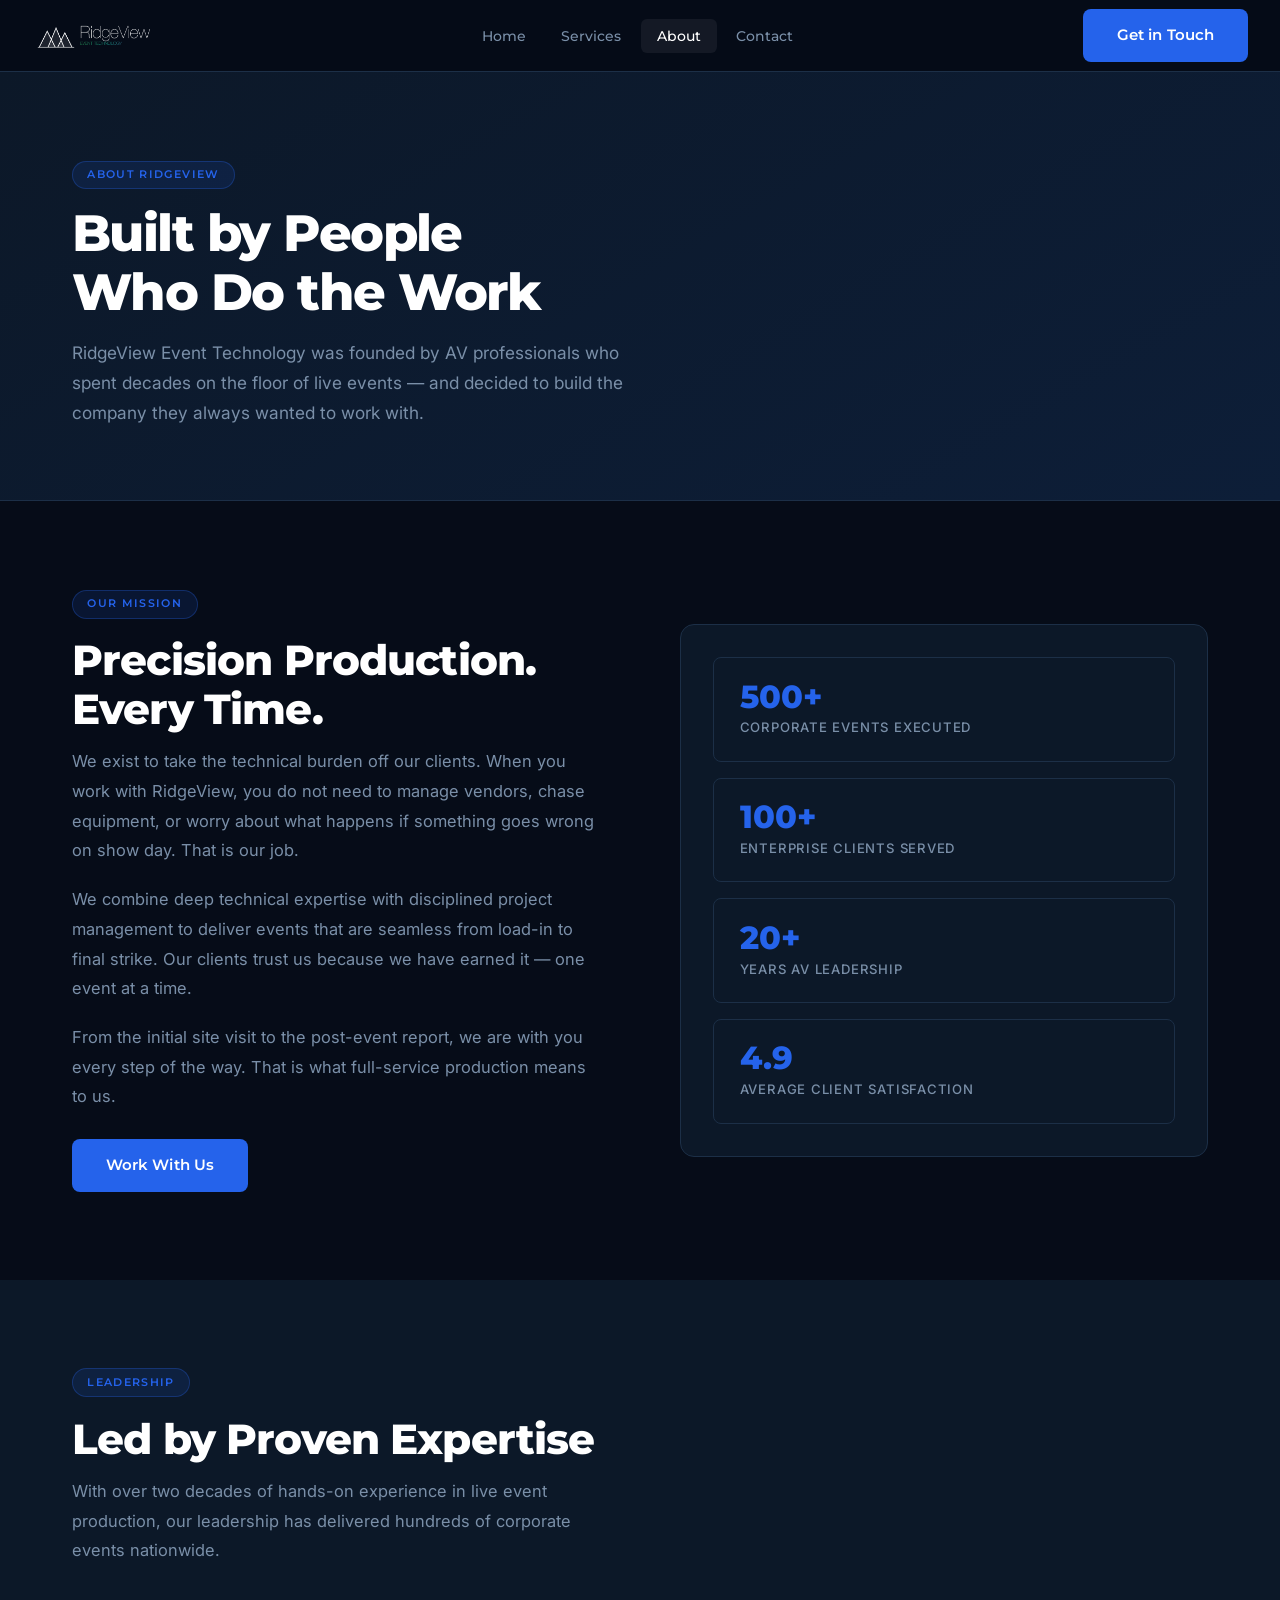
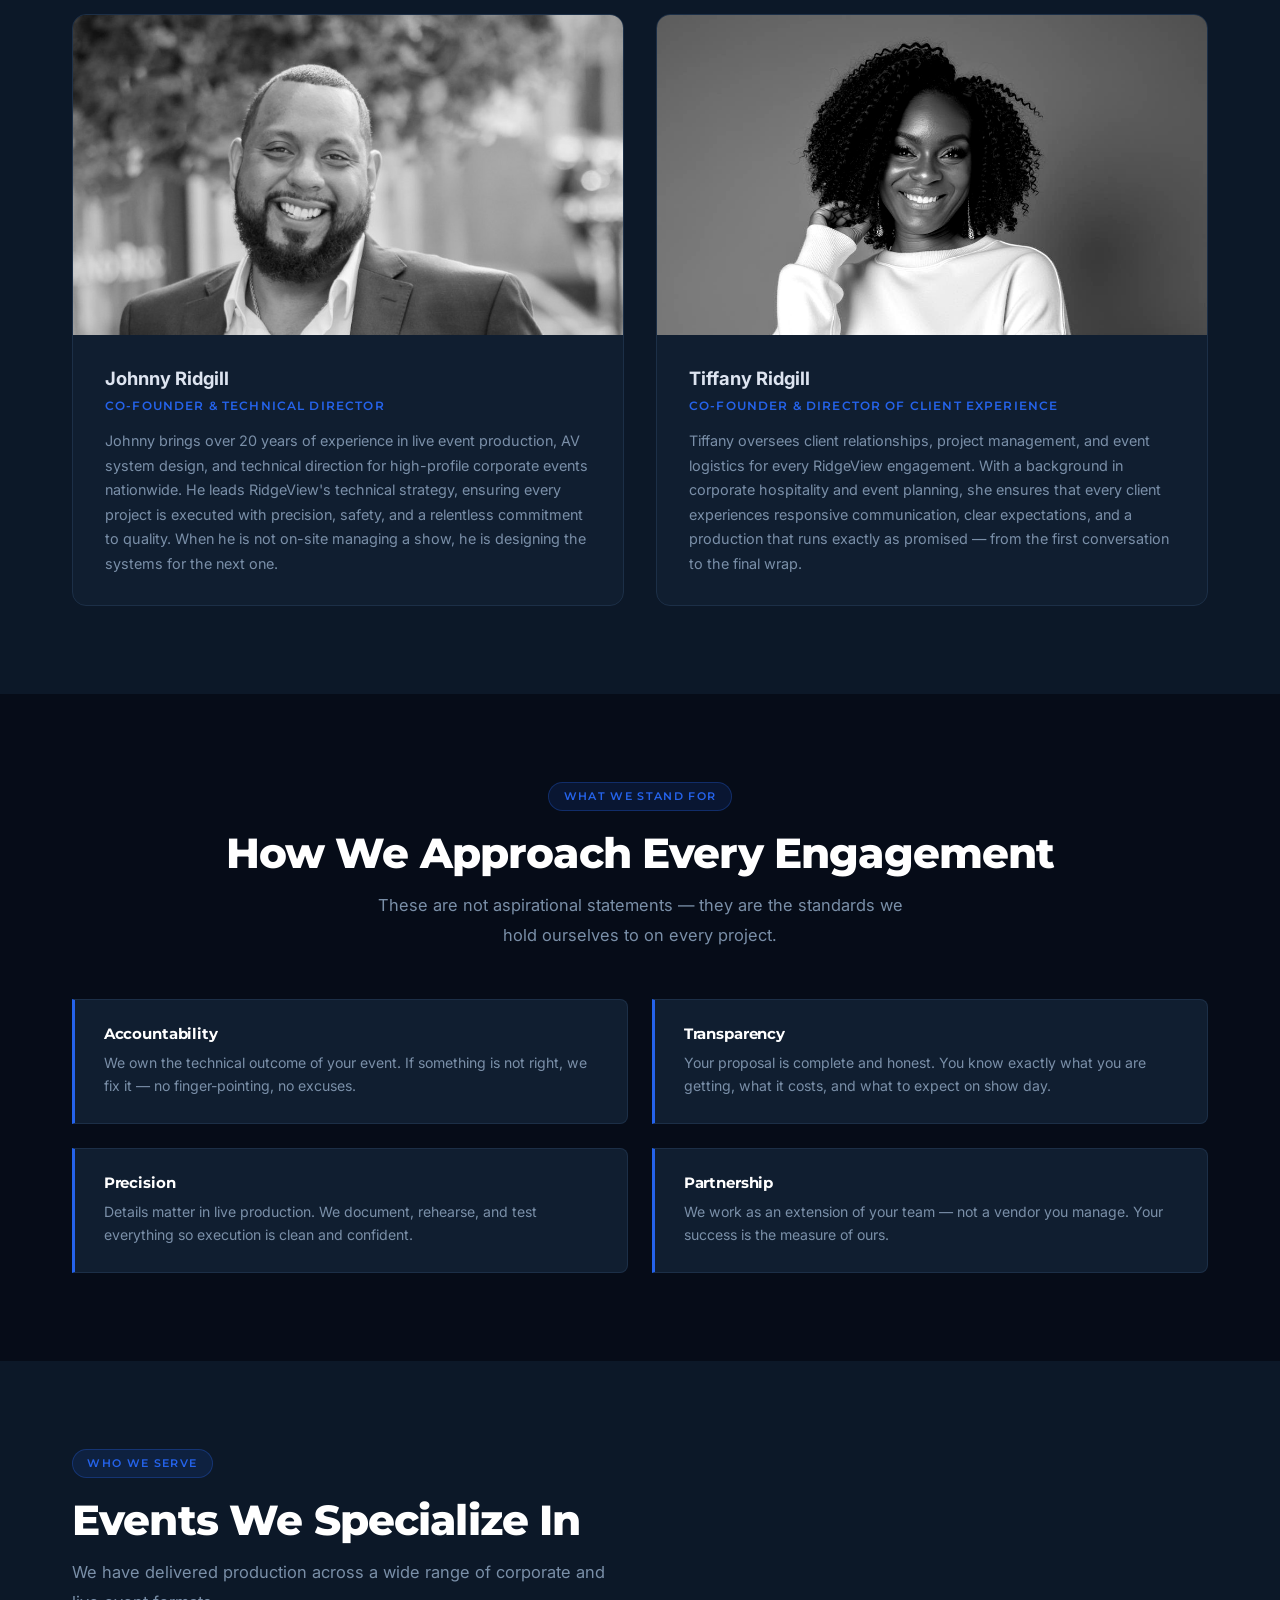
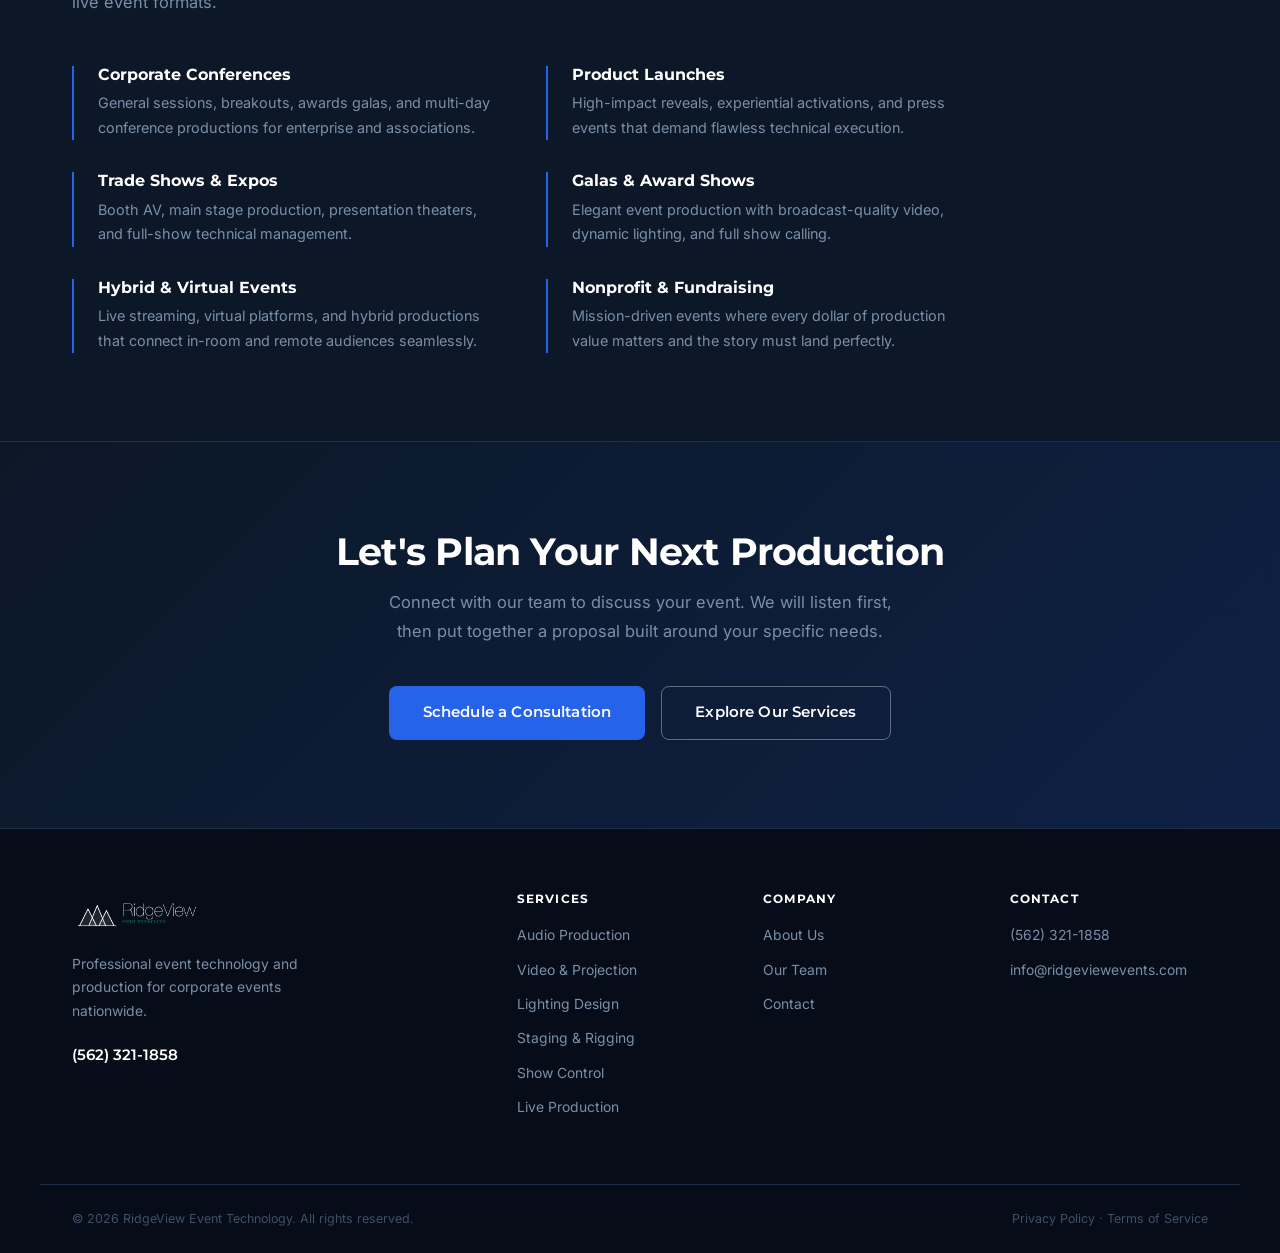
==== about.html @ 93b8799f "Rebuild site as professional event production agency - Split single-file SPA into 4 separate pages (" ====
<!DOCTYPE html>
<html lang="en">
<head>
  <meta charset="UTF-8">
  <meta name="viewport" content="width=device-width, initial-scale=1.0">
  <title>About — RidgeView Event Technology</title>
  <link rel="icon" type="image/png" href="Mountain-Logo.png">
  <link rel="stylesheet" href="style.css">
  <style>
    .mission-grid {
      display: grid;
      grid-template-columns: 1fr 1fr;
      gap: 5rem;
      align-items: center;
    }
    .mission-grid p {
      font-size: 1.03rem;
      color: var(--muted);
      line-height: 1.8;
      margin-bottom: 1.2rem;
    }
    .values-grid {
      display: grid;
      grid-template-columns: repeat(2, 1fr);
      gap: 1.5rem;
    }
    .value-card {
      background: var(--surface-2);
      border: 1px solid var(--border);
      border-left: 3px solid var(--accent);
      border-radius: 0 var(--r) var(--r) 0;
      padding: 1.6rem 1.8rem;
    }
    .value-card h3 {
      font-size: .95rem;
      font-weight: 700;
      margin-bottom: .5rem;
      letter-spacing: -.01em;
    }
    .value-card p {
      font-size: .88rem;
      color: var(--muted);
      line-height: 1.65;
    }
    @media (max-width: 900px) {
      .mission-grid { grid-template-columns: 1fr; gap: 2.5rem; }
      .values-grid { grid-template-columns: 1fr; }
    }
  </style>
</head>
<body>

<!-- NAVIGATION -->
<nav class="nav">
  <a href="index.html" class="nav__logo">
    <img src="ridgeview-logo-dark.png" alt="RidgeView Event Technology">
  </a>
  <ul class="nav__links">
    <li><a href="index.html">Home</a></li>
    <li><a href="services.html">Services</a></li>
    <li><a href="about.html" class="active">About</a></li>
    <li><a href="contact.html">Contact</a></li>
  </ul>
  <div class="nav__cta">
    <a href="contact.html" class="btn btn--primary">Get in Touch</a>
  </div>
  <button class="nav__hamburger" aria-label="Open menu">
    <span></span><span></span><span></span>
  </button>
</nav>

<!-- PAGE HERO -->
<div class="page-hero">
  <div class="container">
    <div class="label page-hero__label">About RidgeView</div>
    <h1>Built by People<br>Who Do the Work</h1>
    <p>RidgeView Event Technology was founded by AV professionals who spent decades on the floor of live events — and decided to build the company they always wanted to work with.</p>
  </div>
</div>

<!-- MISSION -->
<section class="section">
  <div class="container">
    <div class="mission-grid reveal">
      <div>
        <div class="label">Our Mission</div>
        <h2 class="section-title">Precision Production. Every Time.</h2>
        <p>We exist to take the technical burden off our clients. When you work with RidgeView, you do not need to manage vendors, chase equipment, or worry about what happens if something goes wrong on show day. That is our job.</p>
        <p>We combine deep technical expertise with disciplined project management to deliver events that are seamless from load-in to final strike. Our clients trust us because we have earned it — one event at a time.</p>
        <p>From the initial site visit to the post-event report, we are with you every step of the way. That is what full-service production means to us.</p>
        <a href="contact.html" class="btn btn--primary" style="margin-top:.5rem;">Work With Us</a>
      </div>
      <div class="about-split__visual" style="background:var(--surface);border:1px solid var(--border);border-radius:var(--rl);padding:2rem;display:flex;flex-direction:column;gap:1rem;">
        <div class="stat-card">
          <div class="stat-card__number">500+</div>
          <div class="stat-card__label">Corporate Events Executed</div>
        </div>
        <div class="stat-card">
          <div class="stat-card__number">100+</div>
          <div class="stat-card__label">Enterprise Clients Served</div>
        </div>
        <div class="stat-card">
          <div class="stat-card__number">20+</div>
          <div class="stat-card__label">Years AV Leadership</div>
        </div>
        <div class="stat-card">
          <div class="stat-card__number">4.9</div>
          <div class="stat-card__label">Average Client Satisfaction</div>
        </div>
      </div>
    </div>
  </div>
</section>

<!-- TEAM -->
<section class="section section--alt" id="team">
  <div class="container">
    <div class="sh">
      <div class="label">Leadership</div>
      <h2 class="section-title">Led by Proven Expertise</h2>
      <p class="section-desc">With over two decades of hands-on experience in live event production, our leadership has delivered hundreds of corporate events nationwide.</p>
    </div>
    <div class="team-grid reveal">

      <div class="team-card">
        <img class="team-card__photo" src="johnny.jpg" alt="Johnny Ridgill">
        <div class="team-card__body">
          <div class="team-card__name">Johnny Ridgill</div>
          <div class="team-card__role">Co-Founder &amp; Technical Director</div>
          <p class="team-card__bio">Johnny brings over 20 years of experience in live event production, AV system design, and technical direction for high-profile corporate events nationwide. He leads RidgeView's technical strategy, ensuring every project is executed with precision, safety, and a relentless commitment to quality. When he is not on-site managing a show, he is designing the systems for the next one.</p>
        </div>
      </div>

      <div class="team-card">
        <img class="team-card__photo" src="tiffany.jpg" alt="Tiffany Ridgill">
        <div class="team-card__body">
          <div class="team-card__name">Tiffany Ridgill</div>
          <div class="team-card__role">Co-Founder &amp; Director of Client Experience</div>
          <p class="team-card__bio">Tiffany oversees client relationships, project management, and event logistics for every RidgeView engagement. With a background in corporate hospitality and event planning, she ensures that every client experiences responsive communication, clear expectations, and a production that runs exactly as promised — from the first conversation to the final wrap.</p>
        </div>
      </div>

    </div>
  </div>
</section>

<!-- VALUES -->
<section class="section">
  <div class="container">
    <div class="sh sh--center">
      <div class="label">What We Stand For</div>
      <h2 class="section-title">How We Approach Every Engagement</h2>
      <p class="section-desc">These are not aspirational statements — they are the standards we hold ourselves to on every project.</p>
    </div>
    <div class="values-grid reveal">
      <div class="value-card">
        <h3>Accountability</h3>
        <p>We own the technical outcome of your event. If something is not right, we fix it — no finger-pointing, no excuses.</p>
      </div>
      <div class="value-card">
        <h3>Transparency</h3>
        <p>Your proposal is complete and honest. You know exactly what you are getting, what it costs, and what to expect on show day.</p>
      </div>
      <div class="value-card">
        <h3>Precision</h3>
        <p>Details matter in live production. We document, rehearse, and test everything so execution is clean and confident.</p>
      </div>
      <div class="value-card">
        <h3>Partnership</h3>
        <p>We work as an extension of your team — not a vendor you manage. Your success is the measure of ours.</p>
      </div>
    </div>
  </div>
</section>

<!-- EVENT TYPES -->
<section class="section section--alt">
  <div class="container">
    <div class="sh">
      <div class="label">Who We Serve</div>
      <h2 class="section-title">Events We Specialize In</h2>
      <p class="section-desc">We have delivered production across a wide range of corporate and live event formats.</p>
    </div>
    <div style="display:grid;grid-template-columns:repeat(2,1fr);gap:2rem 3rem;max-width:900px;" class="reveal">
      <div style="border-left:2px solid var(--accent);padding-left:1.5rem;">
        <h3 style="font-size:1rem;margin-bottom:.45rem;">Corporate Conferences</h3>
        <p style="font-size:.9rem;color:var(--muted);line-height:1.7;">General sessions, breakouts, awards galas, and multi-day conference productions for enterprise and associations.</p>
      </div>
      <div style="border-left:2px solid var(--accent);padding-left:1.5rem;">
        <h3 style="font-size:1rem;margin-bottom:.45rem;">Product Launches</h3>
        <p style="font-size:.9rem;color:var(--muted);line-height:1.7;">High-impact reveals, experiential activations, and press events that demand flawless technical execution.</p>
      </div>
      <div style="border-left:2px solid var(--accent);padding-left:1.5rem;">
        <h3 style="font-size:1rem;margin-bottom:.45rem;">Trade Shows &amp; Expos</h3>
        <p style="font-size:.9rem;color:var(--muted);line-height:1.7;">Booth AV, main stage production, presentation theaters, and full-show technical management.</p>
      </div>
      <div style="border-left:2px solid var(--accent);padding-left:1.5rem;">
        <h3 style="font-size:1rem;margin-bottom:.45rem;">Galas &amp; Award Shows</h3>
        <p style="font-size:.9rem;color:var(--muted);line-height:1.7;">Elegant event production with broadcast-quality video, dynamic lighting, and full show calling.</p>
      </div>
      <div style="border-left:2px solid var(--accent);padding-left:1.5rem;">
        <h3 style="font-size:1rem;margin-bottom:.45rem;">Hybrid &amp; Virtual Events</h3>
        <p style="font-size:.9rem;color:var(--muted);line-height:1.7;">Live streaming, virtual platforms, and hybrid productions that connect in-room and remote audiences seamlessly.</p>
      </div>
      <div style="border-left:2px solid var(--accent);padding-left:1.5rem;">
        <h3 style="font-size:1rem;margin-bottom:.45rem;">Nonprofit &amp; Fundraising</h3>
        <p style="font-size:.9rem;color:var(--muted);line-height:1.7;">Mission-driven events where every dollar of production value matters and the story must land perfectly.</p>
      </div>
    </div>
  </div>
</section>

<!-- CTA -->
<div class="cta-band">
  <h2>Let's Plan Your Next Production</h2>
  <p>Connect with our team to discuss your event. We will listen first, then put together a proposal built around your specific needs.</p>
  <div class="cta-band__btns">
    <a href="contact.html" class="btn btn--primary">Schedule a Consultation</a>
    <a href="services.html" class="btn btn--ghost">Explore Our Services</a>
  </div>
</div>

<!-- FOOTER -->
<footer>
  <div class="footer__main">
    <div class="footer__brand">
      <img src="ridgeview-logo-dark.png" alt="RidgeView Event Technology">
      <p class="footer__tagline">Professional event technology and production for corporate events nationwide.</p>
      <div class="footer__phone">(562) 321-1858</div>
    </div>
    <div class="footer__col">
      <h4>Services</h4>
      <ul>
        <li><a href="services.html">Audio Production</a></li>
        <li><a href="services.html">Video &amp; Projection</a></li>
        <li><a href="services.html">Lighting Design</a></li>
        <li><a href="services.html">Staging &amp; Rigging</a></li>
        <li><a href="services.html">Show Control</a></li>
        <li><a href="services.html">Live Production</a></li>
      </ul>
    </div>
    <div class="footer__col">
      <h4>Company</h4>
      <ul>
        <li><a href="about.html">About Us</a></li>
        <li><a href="about.html">Our Team</a></li>
        <li><a href="contact.html">Contact</a></li>
      </ul>
    </div>
    <div class="footer__col">
      <h4>Contact</h4>
      <ul>
        <li><a href="tel:5623211858">(562) 321-1858</a></li>
        <li><a href="mailto:info@ridgeviewevents.com">info@ridgeviewevents.com</a></li>
      </ul>
    </div>
  </div>
  <div class="footer__bottom">
    <span>&copy; 2026 RidgeView Event Technology. All rights reserved.</span>
    <span>Privacy Policy &middot; Terms of Service</span>
  </div>
</footer>

<script>
  const io = new IntersectionObserver(entries => {
    entries.forEach(e => {
      if (e.isIntersecting) { e.target.classList.add('visible'); io.unobserve(e.target); }
    });
  }, { threshold: 0.08 });
  document.querySelectorAll('.reveal').forEach(el => io.observe(el));
</script>
</body>
</html>
---- style.css ----
/* RidgeView Event Technology — Shared Stylesheet */
@import url('https://fonts.googleapis.com/css2?family=Montserrat:wght@400;500;600;700;800&family=Inter:wght@300;400;500&display=swap');

/* ── DESIGN TOKENS ──────────────────────────────────────────── */
:root {
  --bg:          #060c18;
  --surface:     #0c1828;
  --surface-2:   #101e30;
  --border:      #1c2f47;
  --accent:      #2563eb;
  --accent-dark: #1d4ed8;
  --accent-glow: rgba(37, 99, 235, .12);
  --text:        #dde4f0;
  --muted:       #7a8fa8;
  --dim:         #3e5068;
  --white:       #ffffff;
  --r:           8px;
  --rl:          14px;
  --max:         1200px;
  --shadow-sm:   0 2px 10px rgba(0,0,0,.45);
  --shadow-md:   0 8px 32px rgba(0,0,0,.55);
  --shadow-lg:   0 20px 60px rgba(0,0,0,.65);
}

/* ── RESET ──────────────────────────────────────────────────── */
*, *::before, *::after { box-sizing: border-box; margin: 0; padding: 0; }
html { scroll-behavior: smooth; -webkit-font-smoothing: antialiased; }
body {
  background: var(--bg);
  color: var(--text);
  font-family: 'Inter', system-ui, sans-serif;
  font-size: 16px;
  line-height: 1.6;
  overflow-x: hidden;
}
a { color: inherit; text-decoration: none; }
img { display: block; max-width: 100%; }
button { font-family: inherit; cursor: pointer; }

/* ── TYPOGRAPHY ─────────────────────────────────────────────── */
h1, h2, h3, h4, h5 {
  font-family: 'Montserrat', sans-serif;
  line-height: 1.15;
  color: var(--white);
  font-weight: 700;
}

/* ── LAYOUT ─────────────────────────────────────────────────── */
.container { max-width: var(--max); margin: 0 auto; padding: 0 2rem; }
.section    { padding: 5.5rem 0; }
.section--alt { background: var(--surface); }

/* ── LABELS ─────────────────────────────────────────────────── */
.label {
  display: inline-block;
  font-family: 'Montserrat', sans-serif;
  font-size: .7rem;
  font-weight: 600;
  letter-spacing: .12em;
  text-transform: uppercase;
  color: var(--accent);
  background: var(--accent-glow);
  border: 1px solid rgba(37, 99, 235, .3);
  padding: .28rem .9rem;
  border-radius: 20px;
  margin-bottom: 1.1rem;
}

/* ── SECTION HEADING BLOCK ──────────────────────────────────── */
.sh { margin-bottom: 3rem; }
.sh--center { text-align: center; }
.sh--center .section-desc { margin-left: auto; margin-right: auto; }
.section-title {
  font-size: clamp(1.85rem, 3.5vw, 2.65rem);
  font-weight: 800;
  margin-bottom: .85rem;
  letter-spacing: -.02em;
}
.section-desc {
  font-size: 1.03rem;
  color: var(--muted);
  max-width: 55ch;
  line-height: 1.8;
}

/* ── BUTTONS ─────────────────────────────────────────────────── */
.btn {
  display: inline-flex;
  align-items: center;
  gap: .5rem;
  font-family: 'Montserrat', sans-serif;
  font-size: .92rem;
  font-weight: 600;
  padding: .9rem 2.1rem;
  border-radius: var(--r);
  border: none;
  letter-spacing: .01em;
  transition: background .18s, transform .15s, border-color .18s, color .18s;
  white-space: nowrap;
}
.btn--primary {
  background: var(--accent);
  color: var(--white);
}
.btn--primary:hover { background: var(--accent-dark); transform: translateY(-2px); }

.btn--ghost {
  background: transparent;
  color: var(--white);
  border: 1.5px solid rgba(255,255,255,.35);
}
.btn--ghost:hover { border-color: rgba(255,255,255,.8); background: rgba(255,255,255,.07); }

.btn--outline {
  background: transparent;
  color: var(--accent);
  border: 1.5px solid var(--accent);
}
.btn--outline:hover { background: var(--accent); color: var(--white); }

/* ── NAVIGATION ──────────────────────────────────────────────── */
.nav {
  position: sticky;
  top: 0;
  z-index: 300;
  height: 72px;
  display: flex;
  align-items: center;
  justify-content: space-between;
  padding: 0 2rem;
  background: rgba(6, 12, 24, .92);
  backdrop-filter: blur(14px);
  -webkit-backdrop-filter: blur(14px);
  border-bottom: 1px solid var(--border);
}
.nav__logo img { height: 40px; width: auto; }
.nav__links {
  display: flex;
  gap: .2rem;
  list-style: none;
}
.nav__links a {
  font-family: 'Montserrat', sans-serif;
  font-size: .88rem;
  font-weight: 500;
  color: var(--muted);
  padding: .5rem 1rem;
  border-radius: 6px;
  transition: color .15s, background .15s;
}
.nav__links a:hover,
.nav__links a.active {
  color: var(--white);
  background: rgba(255,255,255,.06);
}
.nav__cta { display: flex; align-items: center; }
.nav__hamburger {
  display: none;
  flex-direction: column;
  gap: 5px;
  background: none;
  border: none;
  padding: .5rem;
}
.nav__hamburger span {
  display: block;
  width: 24px;
  height: 2px;
  background: var(--white);
  border-radius: 2px;
}

/* ── PAGE HERO (inner pages) ─────────────────────────────────── */
.page-hero {
  padding: 5.5rem 2rem 4.5rem;
  background: linear-gradient(150deg, var(--surface) 0%, #0d1e38 100%);
  border-bottom: 1px solid var(--border);
}
.page-hero .container { max-width: var(--max); }
.page-hero__label { margin-bottom: .9rem; }
.page-hero h1 {
  font-size: clamp(2rem, 4vw, 3.2rem);
  font-weight: 800;
  letter-spacing: -.03em;
  margin-bottom: 1rem;
  max-width: 18ch;
}
.page-hero p {
  font-size: 1.08rem;
  color: var(--muted);
  max-width: 52ch;
  line-height: 1.75;
}

/* ── SERVICE CARDS ───────────────────────────────────────────── */
.services-grid {
  display: grid;
  grid-template-columns: repeat(3, 1fr);
  gap: 1.5rem;
}
.service-card {
  background: var(--surface-2);
  border: 1px solid var(--border);
  border-radius: var(--rl);
  padding: 2.2rem 2rem;
  transition: border-color .2s, transform .2s, box-shadow .2s;
}
.service-card:hover {
  border-color: rgba(37,99,235,.5);
  transform: translateY(-4px);
  box-shadow: var(--shadow-md);
}
.service-card__icon {
  width: 44px;
  height: 44px;
  background: var(--accent-glow);
  border: 1px solid rgba(37,99,235,.3);
  border-radius: var(--r);
  display: flex;
  align-items: center;
  justify-content: center;
  color: var(--accent);
  margin-bottom: 1.3rem;
}
.service-card__icon svg { width: 22px; height: 22px; }
.service-card h3 {
  font-size: 1rem;
  font-weight: 700;
  margin-bottom: .6rem;
  letter-spacing: -.01em;
}
.service-card p {
  font-size: .9rem;
  color: var(--muted);
  line-height: 1.7;
}

/* ── STATS GRID ──────────────────────────────────────────────── */
.stats-grid {
  display: grid;
  grid-template-columns: repeat(2, 1fr);
  gap: 1rem;
}
.stat-card {
  background: var(--surface);
  border: 1px solid var(--border);
  border-radius: var(--r);
  padding: 1.4rem 1.6rem;
}
.stat-card__number {
  font-family: 'Montserrat', sans-serif;
  font-size: 2rem;
  font-weight: 800;
  color: var(--accent);
  line-height: 1;
  margin-bottom: .3rem;
}
.stat-card__label {
  font-size: .82rem;
  color: var(--muted);
  font-weight: 500;
  text-transform: uppercase;
  letter-spacing: .06em;
}

/* ── TESTIMONIALS ────────────────────────────────────────────── */
.testimonials-grid {
  display: grid;
  grid-template-columns: repeat(3, 1fr);
  gap: 1.5rem;
}
.testimonial-card {
  background: var(--surface-2);
  border: 1px solid var(--border);
  border-radius: var(--rl);
  padding: 2rem;
}
.testimonial-stars {
  color: #f59e0b;
  font-size: .85rem;
  letter-spacing: .1em;
  margin-bottom: 1rem;
}
.testimonial-text {
  font-size: .92rem;
  color: rgba(221,228,240,.8);
  line-height: 1.75;
  font-style: italic;
  margin-bottom: 1.5rem;
}
.testimonial-author {
  display: flex;
  align-items: center;
  gap: .75rem;
}
.testimonial-avatar {
  width: 38px;
  height: 38px;
  border-radius: 50%;
  background: var(--accent);
  display: flex;
  align-items: center;
  justify-content: center;
  font-family: 'Montserrat', sans-serif;
  font-size: .78rem;
  font-weight: 700;
  color: var(--white);
  flex-shrink: 0;
}
.testimonial-name {
  font-family: 'Montserrat', sans-serif;
  font-size: .88rem;
  font-weight: 600;
  color: var(--white);
}
.testimonial-role { font-size: .78rem; color: var(--muted); }

/* ── TRUST STRIP ─────────────────────────────────────────────── */
.trust-strip {
  background: var(--surface);
  border-top: 1px solid var(--border);
  border-bottom: 1px solid var(--border);
  padding: 1.4rem 2rem;
}
.trust-strip__inner {
  max-width: var(--max);
  margin: 0 auto;
  display: flex;
  align-items: center;
  justify-content: center;
  gap: 2.5rem;
  flex-wrap: wrap;
}
.trust-item {
  font-family: 'Montserrat', sans-serif;
  font-size: .82rem;
  font-weight: 600;
  color: var(--muted);
  letter-spacing: .04em;
  text-transform: uppercase;
}
.trust-divider {
  width: 1px;
  height: 18px;
  background: var(--border);
}

/* ── CTA BAND ────────────────────────────────────────────────── */
.cta-band {
  background: linear-gradient(135deg, var(--surface) 0%, #0e2044 100%);
  border-top: 1px solid var(--border);
  padding: 5.5rem 2rem;
  text-align: center;
}
.cta-band h2 {
  font-size: clamp(1.8rem, 3vw, 2.5rem);
  margin-bottom: .85rem;
  letter-spacing: -.02em;
}
.cta-band p {
  font-size: 1.03rem;
  color: var(--muted);
  max-width: 52ch;
  margin: 0 auto 2.5rem;
  line-height: 1.75;
}
.cta-band__btns {
  display: flex;
  gap: 1rem;
  justify-content: center;
  flex-wrap: wrap;
}

/* ── FEATURE LIST ────────────────────────────────────────────── */
.feature-list {
  list-style: none;
  display: flex;
  flex-direction: column;
  gap: 1.2rem;
  margin-top: 1.5rem;
}
.feature-item {
  display: flex;
  gap: 1rem;
  align-items: flex-start;
}
.feature-icon {
  width: 36px;
  height: 36px;
  background: var(--accent-glow);
  border: 1px solid rgba(37,99,235,.25);
  border-radius: var(--r);
  display: flex;
  align-items: center;
  justify-content: center;
  color: var(--accent);
  flex-shrink: 0;
}
.feature-icon svg { width: 18px; height: 18px; }
.feature-title {
  font-family: 'Montserrat', sans-serif;
  font-size: .92rem;
  font-weight: 700;
  color: var(--white);
  margin-bottom: .2rem;
}
.feature-desc { font-size: .84rem; color: var(--muted); line-height: 1.6; }

/* ── PROCESS STEPS ───────────────────────────────────────────── */
.process-steps { display: flex; flex-direction: column; gap: 3rem; }
.process-step { display: flex; gap: 2.5rem; align-items: flex-start; }
.process-number {
  font-family: 'Montserrat', sans-serif;
  font-size: 1.4rem;
  font-weight: 800;
  color: var(--accent);
  flex-shrink: 0;
  min-width: 2.8rem;
  line-height: 1.1;
  opacity: .9;
}
.process-step h3 {
  font-size: 1.05rem;
  font-weight: 700;
  margin-bottom: .45rem;
  letter-spacing: -.01em;
}
.process-step p { font-size: .92rem; color: var(--muted); line-height: 1.7; }

/* ── TEAM CARDS ──────────────────────────────────────────────── */
.team-grid {
  display: grid;
  grid-template-columns: repeat(2, 1fr);
  gap: 2rem;
}
.team-card {
  background: var(--surface-2);
  border: 1px solid var(--border);
  border-radius: var(--rl);
  overflow: hidden;
  display: flex;
  flex-direction: column;
}
.team-card__photo {
  width: 100%;
  height: 320px;
  object-fit: cover;
  object-position: top;
}
.team-card__body { padding: 1.8rem 2rem; }
.team-card__name {
  font-size: 1.15rem;
  font-weight: 700;
  margin-bottom: .25rem;
}
.team-card__role {
  font-family: 'Montserrat', sans-serif;
  font-size: .72rem;
  font-weight: 600;
  letter-spacing: .1em;
  text-transform: uppercase;
  color: var(--accent);
  margin-bottom: .85rem;
}
.team-card__bio { font-size: .9rem; color: var(--muted); line-height: 1.7; }

/* ── CONTACT FORM ────────────────────────────────────────────── */
.contact-layout {
  display: grid;
  grid-template-columns: 1.35fr 1fr;
  gap: 4rem;
  max-width: var(--max);
  margin: 0 auto;
  padding: 5.5rem 2rem;
}
.form-card {
  background: var(--surface-2);
  border: 1px solid var(--border);
  border-radius: var(--rl);
  padding: 2.5rem;
}
.form-card h2 { font-size: 1.45rem; margin-bottom: .35rem; }
.form-card__sub { font-size: .88rem; color: var(--muted); margin-bottom: 2rem; }
.fg { display: flex; flex-direction: column; gap: .3rem; margin-bottom: 1rem; }
.fg label {
  font-family: 'Montserrat', sans-serif;
  font-size: .75rem;
  font-weight: 600;
  letter-spacing: .05em;
  text-transform: uppercase;
  color: var(--muted);
}
.fg input,
.fg textarea,
.fg select {
  background: var(--surface);
  border: 1.5px solid var(--border);
  border-radius: var(--r);
  padding: .72rem 1rem;
  font-family: 'Inter', sans-serif;
  font-size: .9rem;
  color: var(--text);
  outline: none;
  transition: border-color .15s, box-shadow .15s;
  width: 100%;
}
.fg input:focus,
.fg textarea:focus,
.fg select:focus {
  border-color: var(--accent);
  box-shadow: 0 0 0 3px rgba(37,99,235,.15);
}
.fg textarea { min-height: 120px; resize: vertical; }
.fg select { appearance: none; background-image: url("data:image/svg+xml,%3Csvg xmlns='http://www.w3.org/2000/svg' width='12' height='8' viewBox='0 0 12 8'%3E%3Cpath d='M1 1l5 5 5-5' stroke='%237a8fa8' stroke-width='1.5' fill='none' stroke-linecap='round'/%3E%3C/svg%3E"); background-repeat: no-repeat; background-position: right 1rem center; padding-right: 2.5rem; }
.fg-row { display: grid; grid-template-columns: 1fr 1fr; gap: 1rem; }

.contact-info { display: flex; flex-direction: column; gap: 1.5rem; padding-top: .5rem; }
.contact-info h2 { font-size: 1.45rem; margin-bottom: .2rem; }
.contact-info__sub { font-size: .88rem; color: var(--muted); margin-bottom: .5rem; }
.contact-phone {
  font-family: 'Montserrat', sans-serif;
  font-size: 1.6rem;
  font-weight: 800;
  color: var(--accent);
  letter-spacing: -.02em;
}
.info-card {
  background: var(--surface-2);
  border: 1px solid var(--border);
  border-radius: var(--r);
  padding: 1.2rem 1.4rem;
  display: flex;
  gap: .9rem;
  align-items: flex-start;
}
.info-icon {
  width: 38px;
  height: 38px;
  background: var(--accent-glow);
  border: 1px solid rgba(37,99,235,.25);
  border-radius: var(--r);
  display: flex;
  align-items: center;
  justify-content: center;
  color: var(--accent);
  flex-shrink: 0;
}
.info-icon svg { width: 18px; height: 18px; }
.info-title {
  font-family: 'Montserrat', sans-serif;
  font-size: .82rem;
  font-weight: 700;
  color: var(--white);
  margin-bottom: .2rem;
}
.info-body { font-size: .84rem; color: var(--muted); line-height: 1.65; }
.info-body a { color: var(--accent); }
.info-body a:hover { text-decoration: underline; }

/* ── FOOTER ──────────────────────────────────────────────────── */
footer { background: var(--bg); border-top: 1px solid var(--border); }
.footer__main {
  max-width: var(--max);
  margin: 0 auto;
  padding: 4rem 2rem;
  display: grid;
  grid-template-columns: 2fr 1fr 1fr 1fr;
  gap: 3rem;
}
.footer__brand img { height: 42px; width: auto; margin-bottom: 1.1rem; }
.footer__tagline { font-size: .87rem; color: var(--muted); line-height: 1.7; max-width: 26ch; margin-bottom: 1.2rem; }
.footer__phone {
  font-family: 'Montserrat', sans-serif;
  font-size: .95rem;
  font-weight: 600;
  color: var(--white);
}
.footer__col h4 {
  font-family: 'Montserrat', sans-serif;
  font-size: .72rem;
  font-weight: 700;
  letter-spacing: .1em;
  text-transform: uppercase;
  color: var(--white);
  margin-bottom: 1rem;
}
.footer__col ul { list-style: none; display: flex; flex-direction: column; gap: .55rem; }
.footer__col a { font-size: .87rem; color: var(--muted); transition: color .15s; }
.footer__col a:hover { color: var(--white); }
.footer__bottom {
  border-top: 1px solid var(--border);
  padding: 1.5rem 2rem;
  max-width: var(--max);
  margin: 0 auto;
  display: flex;
  justify-content: space-between;
  align-items: center;
  font-size: .78rem;
  color: var(--dim);
}

/* ── SCROLL REVEAL ───────────────────────────────────────────── */
.reveal { opacity: 0; transform: translateY(22px); transition: opacity .6s ease, transform .6s ease; }
.reveal.visible { opacity: 1; transform: none; }

/* ── RESPONSIVE ──────────────────────────────────────────────── */
@media (max-width: 1024px) {
  .services-grid { grid-template-columns: repeat(2, 1fr); }
}
@media (max-width: 900px) {
  .nav__links { display: none; }
  .nav__hamburger { display: flex; }
  .nav__cta .btn { font-size: .82rem; padding: .75rem 1.4rem; }
  .footer__main { grid-template-columns: 1fr 1fr; gap: 2rem; }
  .team-grid { grid-template-columns: 1fr; max-width: 520px; margin: 0 auto; }
  .contact-layout { grid-template-columns: 1fr; padding: 3.5rem 1.5rem; gap: 2.5rem; }
}
@media (max-width: 720px) {
  .services-grid { grid-template-columns: 1fr; }
  .testimonials-grid { grid-template-columns: 1fr; }
  .stats-grid { grid-template-columns: 1fr 1fr; }
}
@media (max-width: 600px) {
  .section { padding: 3.5rem 0; }
  .cta-band { padding: 3.5rem 1.5rem; }
  .footer__main { grid-template-columns: 1fr; gap: 1.8rem; padding: 2.5rem 1.5rem; }
  .footer__bottom { flex-direction: column; gap: .5rem; text-align: center; }
  .fg-row { grid-template-columns: 1fr; }
  .trust-strip__inner { gap: 1rem; justify-content: flex-start; }
  .trust-divider { display: none; }
}
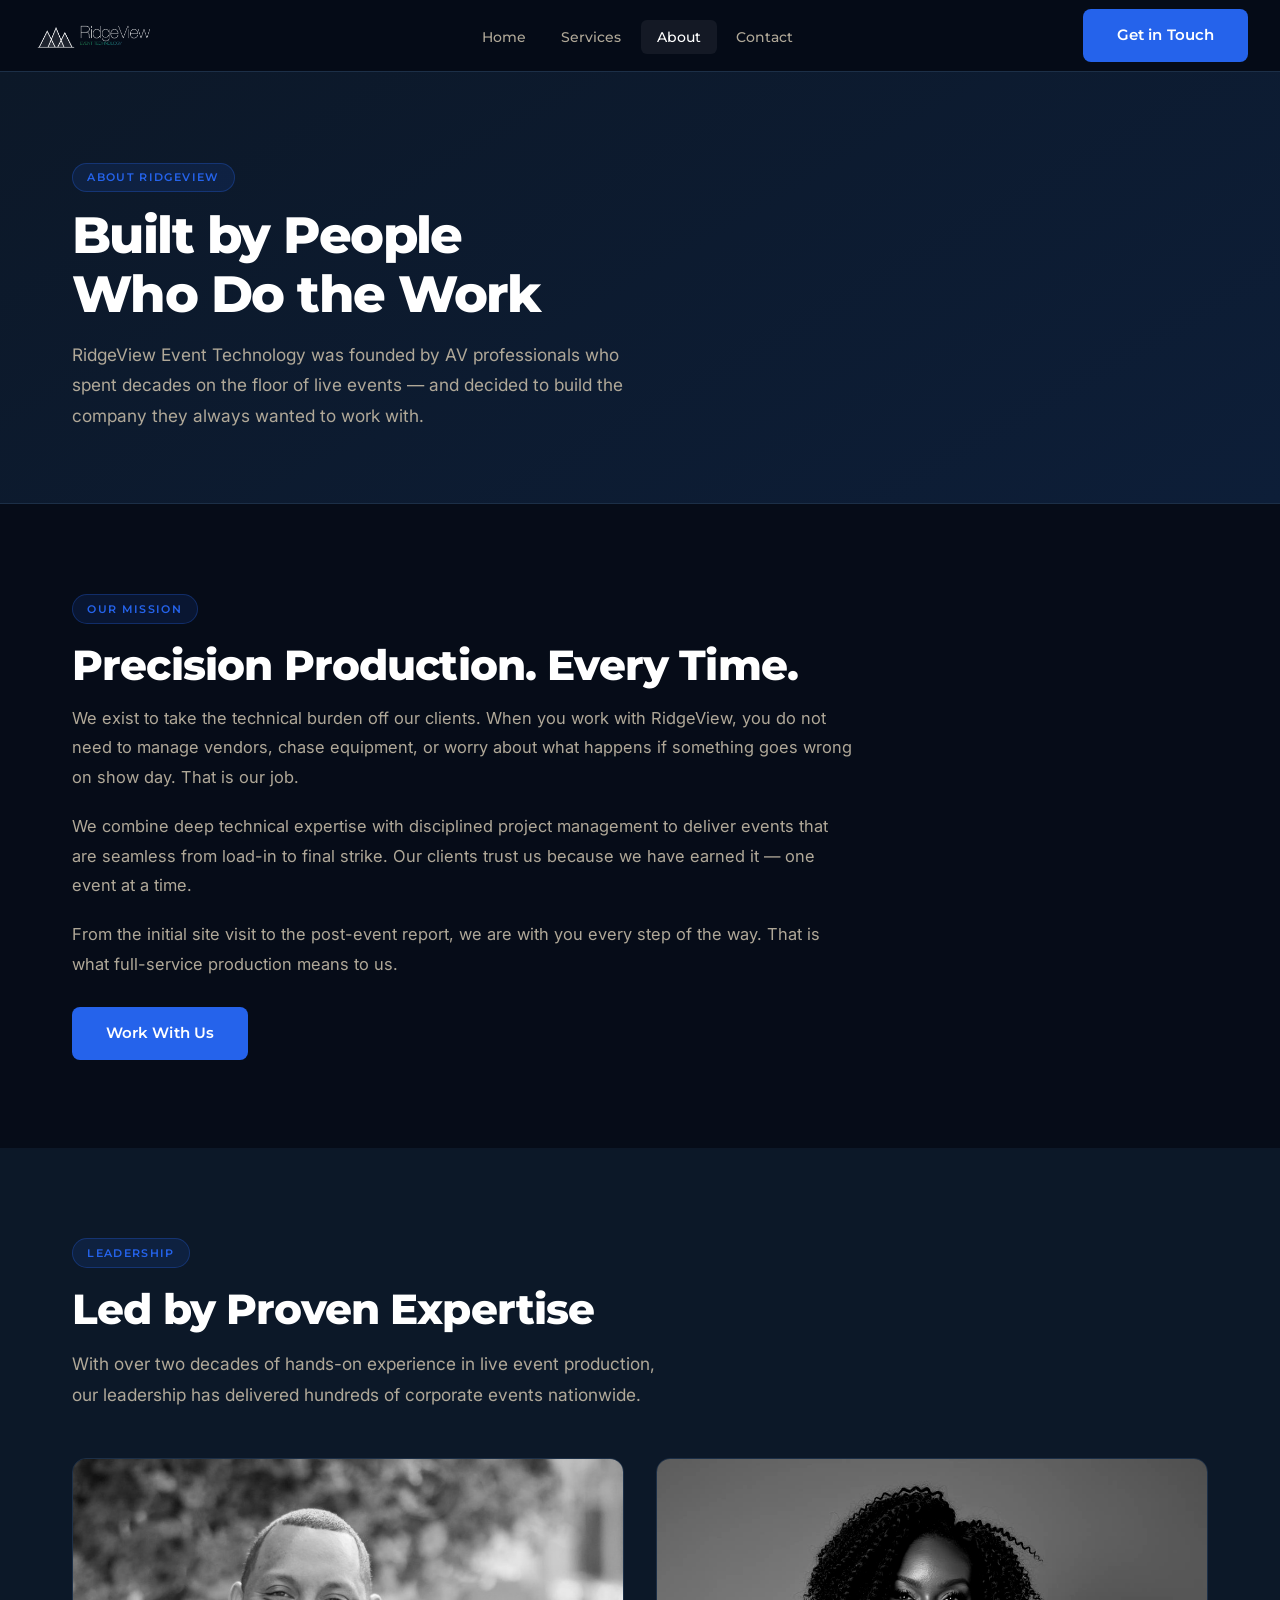
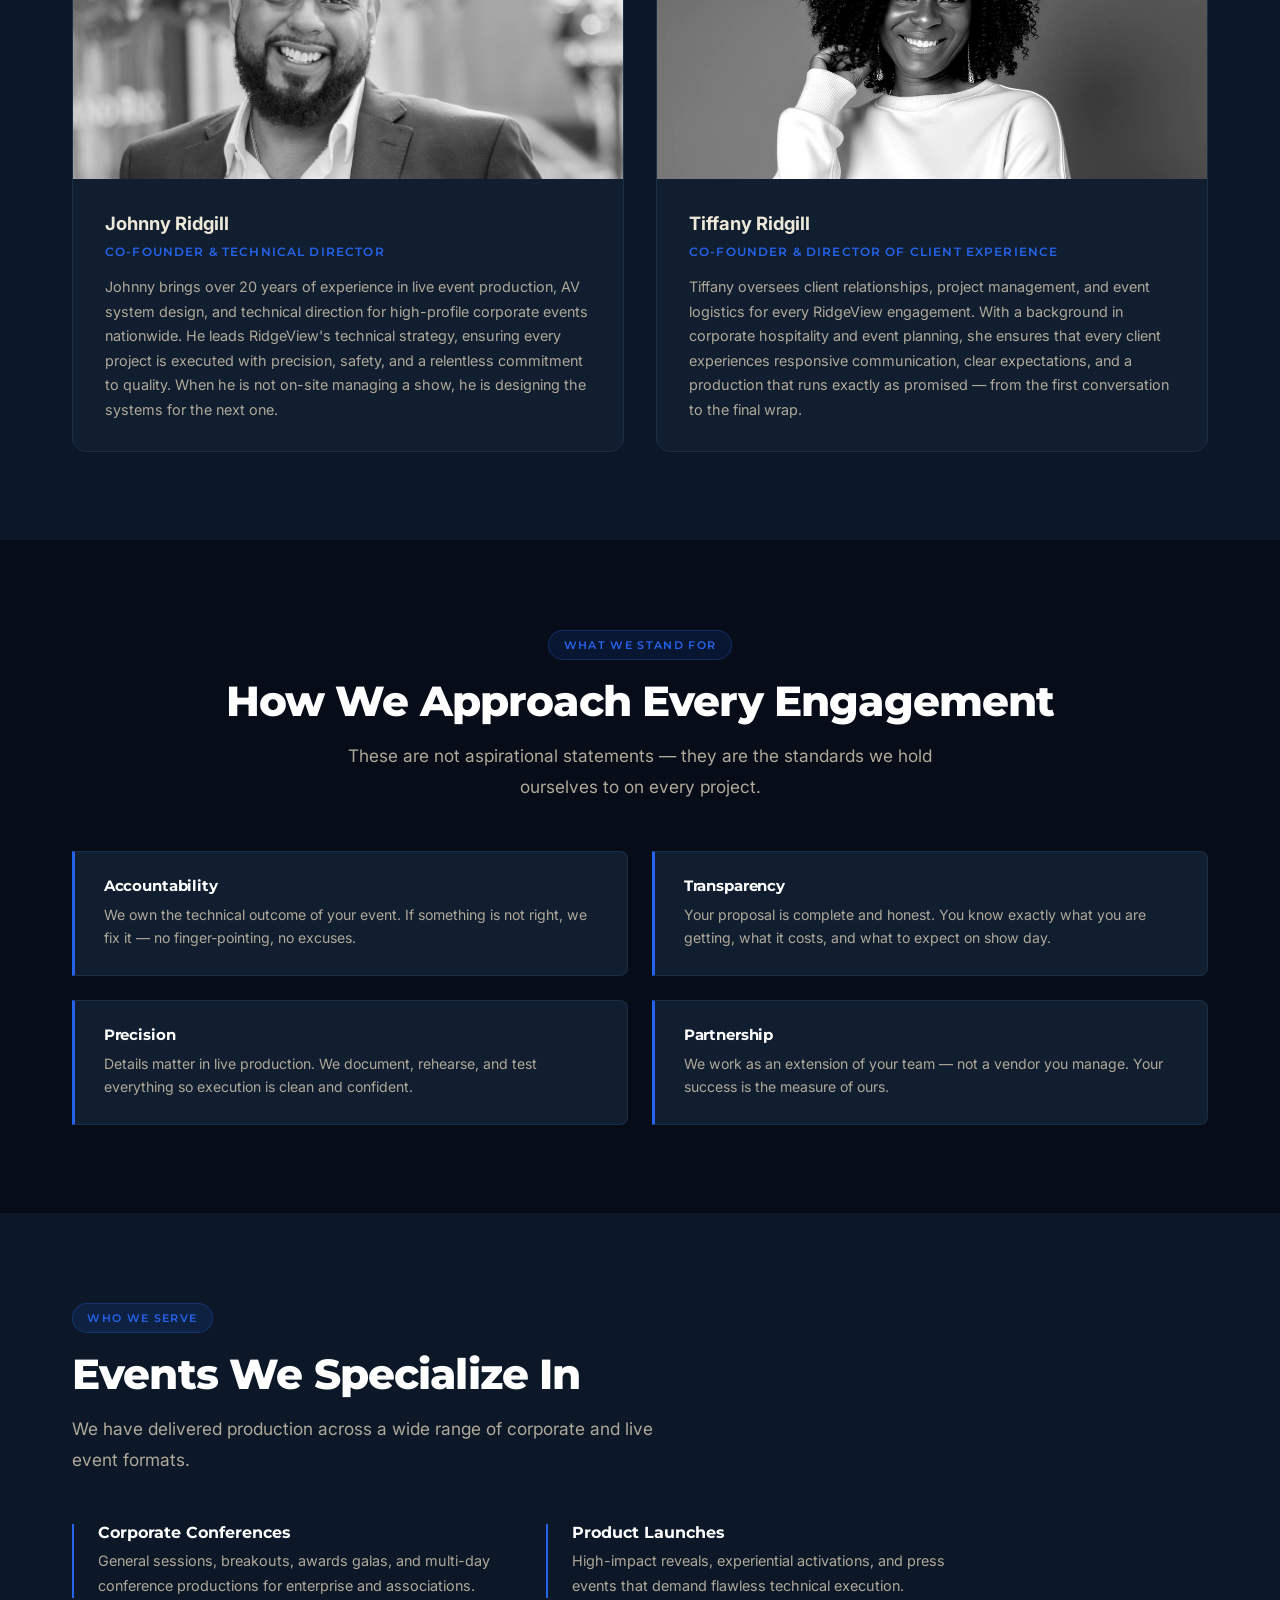
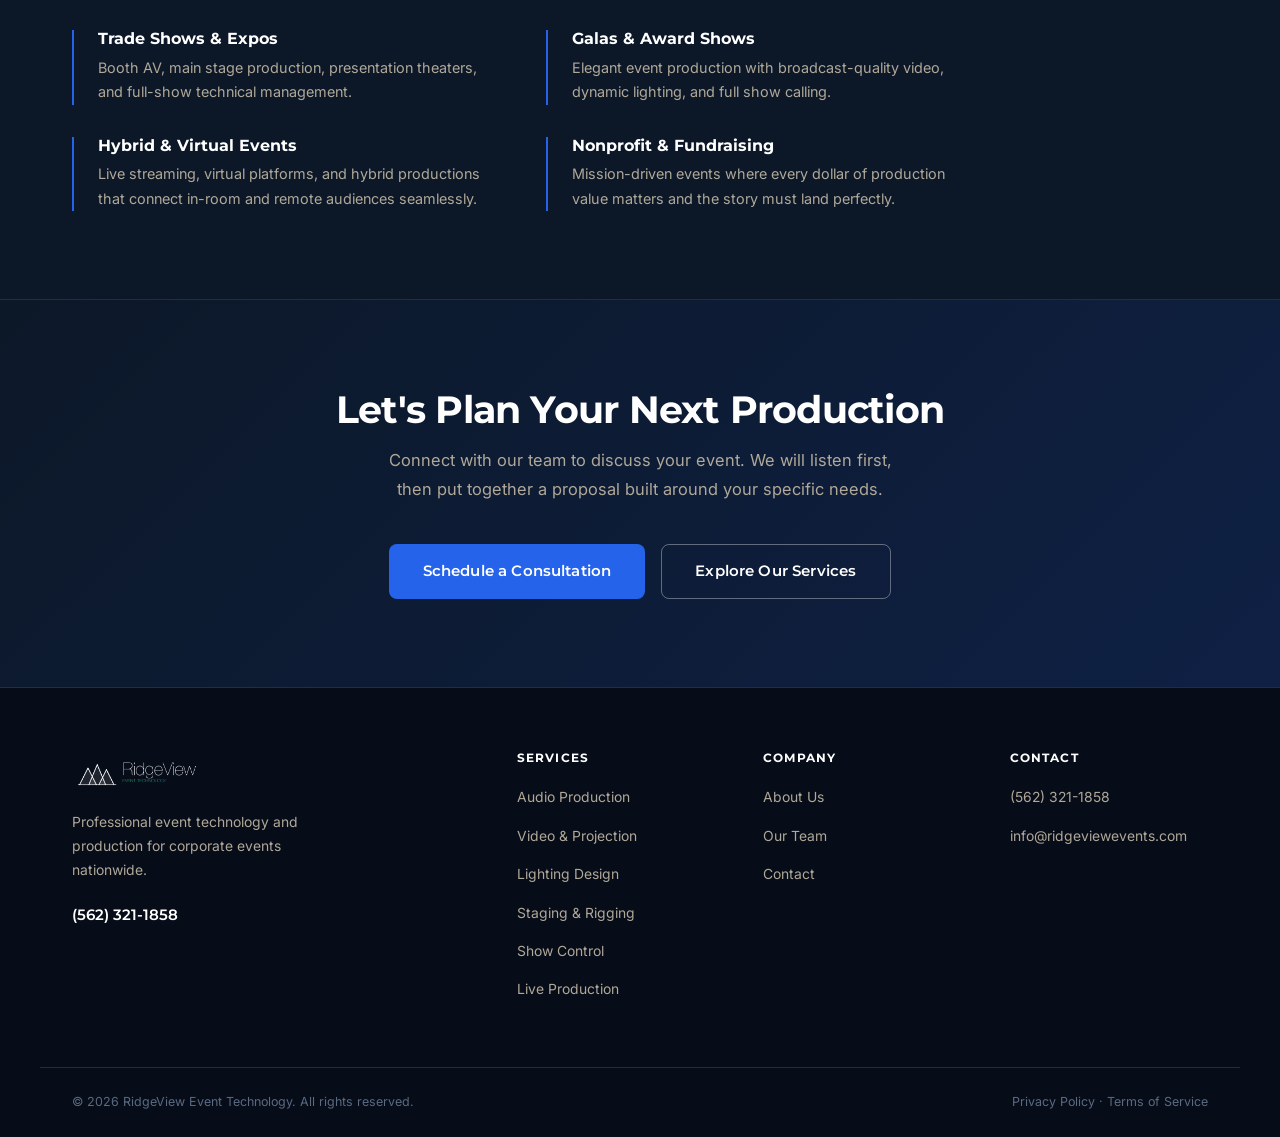
==== commit becde2da: "Refine typography, palette, and contact form - Introduce cream text color (#ede8d8) and warmer muted" ====
--- a/about.html
+++ b/about.html
@@ -7,12 +7,7 @@
   <link rel="icon" type="image/png" href="Mountain-Logo.png">
   <link rel="stylesheet" href="style.css">
   <style>
-    .mission-grid {
-      display: grid;
-      grid-template-columns: 1fr 1fr;
-      gap: 5rem;
-      align-items: center;
-    }
+    .mission-grid { max-width: 780px; }
     .mission-grid p {
       font-size: 1.03rem;
       color: var(--muted);
@@ -90,24 +85,6 @@
         <p>From the initial site visit to the post-event report, we are with you every step of the way. That is what full-service production means to us.</p>
         <a href="contact.html" class="btn btn--primary" style="margin-top:.5rem;">Work With Us</a>
       </div>
-      <div class="about-split__visual" style="background:var(--surface);border:1px solid var(--border);border-radius:var(--rl);padding:2rem;display:flex;flex-direction:column;gap:1rem;">
-        <div class="stat-card">
-          <div class="stat-card__number">500+</div>
-          <div class="stat-card__label">Corporate Events Executed</div>
-        </div>
-        <div class="stat-card">
-          <div class="stat-card__number">100+</div>
-          <div class="stat-card__label">Enterprise Clients Served</div>
-        </div>
-        <div class="stat-card">
-          <div class="stat-card__number">20+</div>
-          <div class="stat-card__label">Years AV Leadership</div>
-        </div>
-        <div class="stat-card">
-          <div class="stat-card__number">4.9</div>
-          <div class="stat-card__label">Average Client Satisfaction</div>
-        </div>
-      </div>
     </div>
   </div>
 </section>
--- a/style.css
+++ b/style.css
@@ -10,9 +10,10 @@
   --accent:      #2563eb;
   --accent-dark: #1d4ed8;
   --accent-glow: rgba(37, 99, 235, .12);
-  --text:        #dde4f0;
-  --muted:       #7a8fa8;
-  --dim:         #3e5068;
+  --cream:       #f5f0e4;
+  --text:        #ede8d8;
+  --muted:       #b0a898;
+  --dim:         #5a6a80;
   --white:       #ffffff;
   --r:           8px;
   --rl:          14px;
@@ -29,8 +30,8 @@
   background: var(--bg);
   color: var(--text);
   font-family: 'Inter', system-ui, sans-serif;
-  font-size: 16px;
-  line-height: 1.6;
+  font-size: 18px;
+  line-height: 1.65;
   overflow-x: hidden;
 }
 a { color: inherit; text-decoration: none; }
@@ -77,10 +78,10 @@
   letter-spacing: -.02em;
 }
 .section-desc {
-  font-size: 1.03rem;
+  font-size: 1.08rem;
   color: var(--muted);
   max-width: 55ch;
-  line-height: 1.8;
+  line-height: 1.82;
 }
 
 /* ── BUTTONS ─────────────────────────────────────────────────── */
@@ -230,9 +231,9 @@
   letter-spacing: -.01em;
 }
 .service-card p {
-  font-size: .9rem;
-  color: var(--muted);
-  line-height: 1.7;
+  font-size: .96rem;
+  color: var(--muted);
+  line-height: 1.72;
 }
 
 /* ── STATS GRID ──────────────────────────────────────────────── */
@@ -282,9 +283,9 @@
   margin-bottom: 1rem;
 }
 .testimonial-text {
-  font-size: .92rem;
-  color: rgba(221,228,240,.8);
-  line-height: 1.75;
+  font-size: .97rem;
+  color: rgba(237,232,216,.85);
+  line-height: 1.78;
   font-style: italic;
   margin-bottom: 1.5rem;
 }
@@ -513,6 +514,36 @@
 .fg textarea { min-height: 120px; resize: vertical; }
 .fg select { appearance: none; background-image: url("data:image/svg+xml,%3Csvg xmlns='http://www.w3.org/2000/svg' width='12' height='8' viewBox='0 0 12 8'%3E%3Cpath d='M1 1l5 5 5-5' stroke='%237a8fa8' stroke-width='1.5' fill='none' stroke-linecap='round'/%3E%3C/svg%3E"); background-repeat: no-repeat; background-position: right 1rem center; padding-right: 2.5rem; }
 .fg-row { display: grid; grid-template-columns: 1fr 1fr; gap: 1rem; }
+
+.checkbox-group {
+  display: grid;
+  grid-template-columns: 1fr 1fr;
+  gap: .55rem;
+  margin-top: .3rem;
+}
+.checkbox-item {
+  display: flex;
+  align-items: center;
+  gap: .7rem;
+  background: var(--surface);
+  border: 1.5px solid var(--border);
+  border-radius: var(--r);
+  padding: .7rem 1rem;
+  cursor: pointer;
+  font-size: .92rem;
+  color: var(--text);
+  transition: border-color .15s, background .15s;
+  user-select: none;
+}
+.checkbox-item:hover { border-color: rgba(37,99,235,.5); background: var(--accent-glow); }
+.checkbox-item input[type="checkbox"] {
+  accent-color: var(--accent);
+  width: 16px;
+  height: 16px;
+  flex-shrink: 0;
+  cursor: pointer;
+}
+.checkbox-item:has(input:checked) { border-color: var(--accent); background: var(--accent-glow); }
 
 .contact-info { display: flex; flex-direction: column; gap: 1.5rem; padding-top: .5rem; }
 .contact-info h2 { font-size: 1.45rem; margin-bottom: .2rem; }
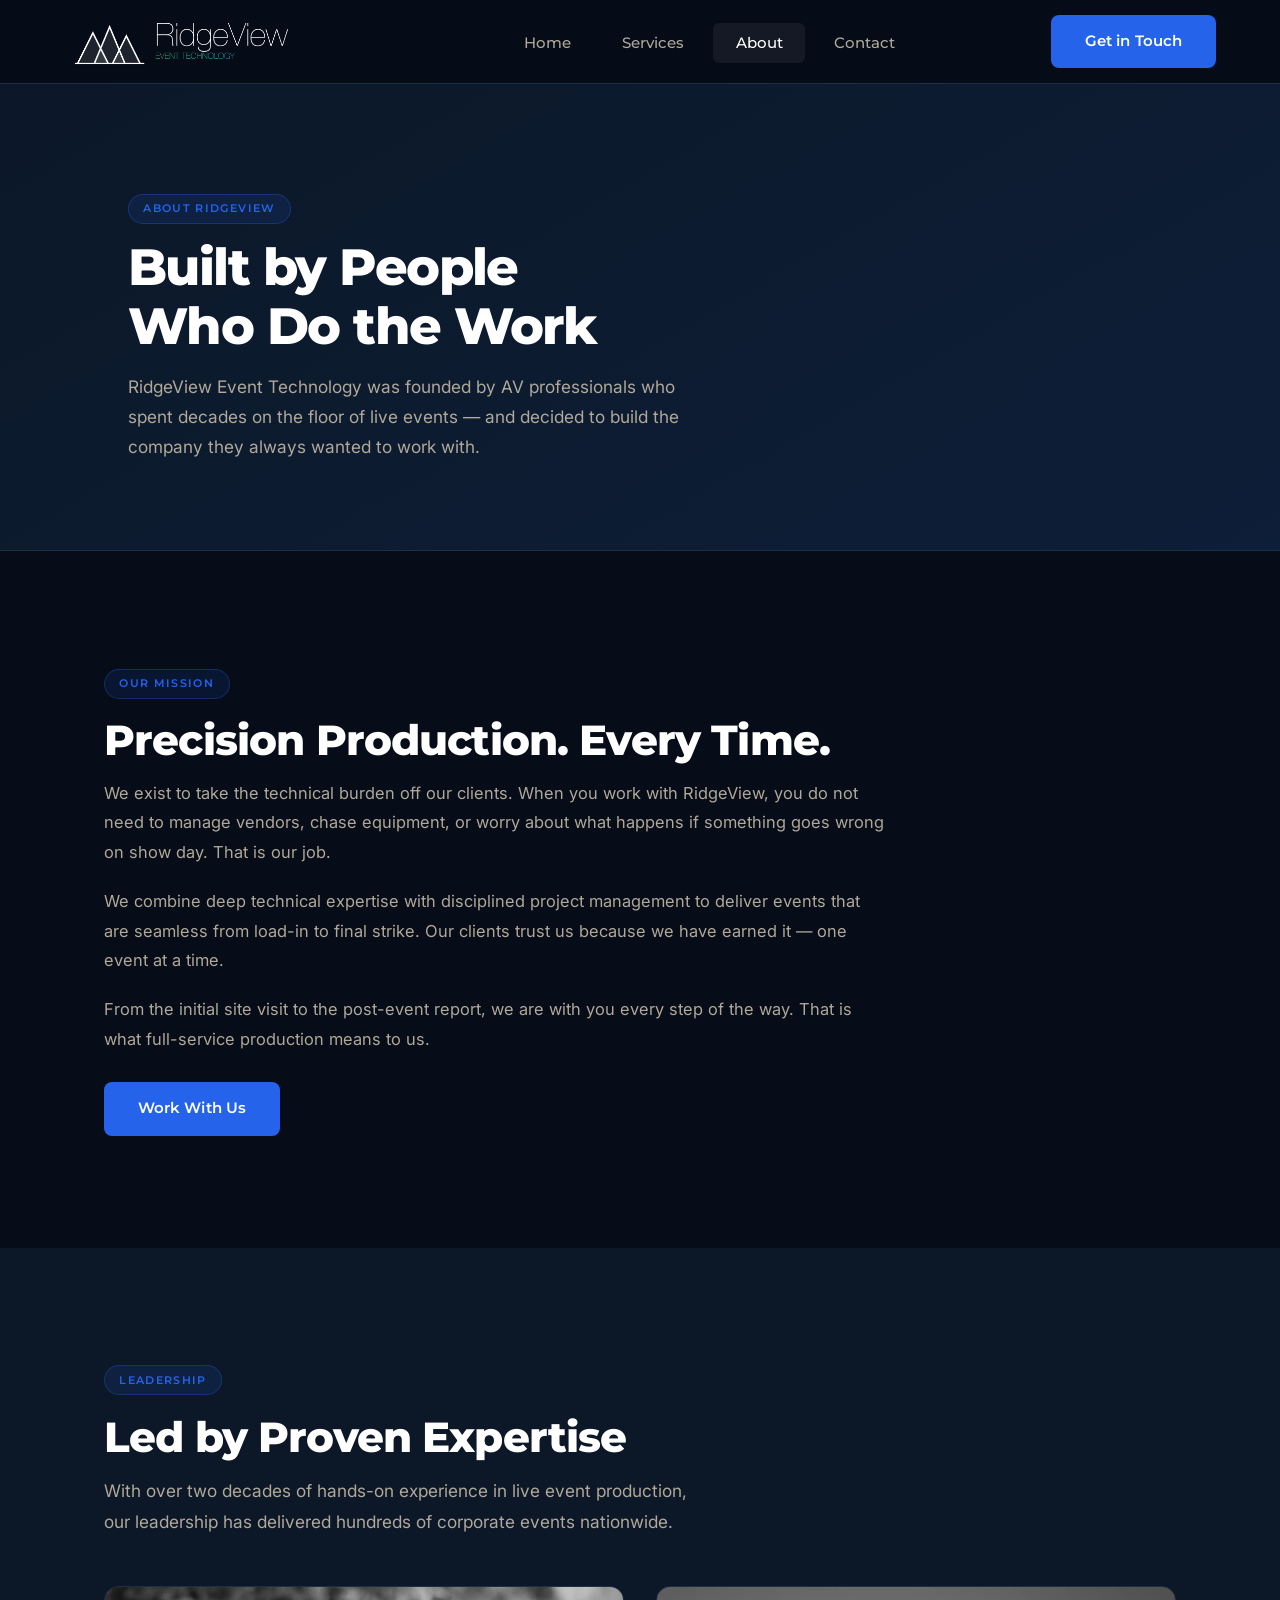
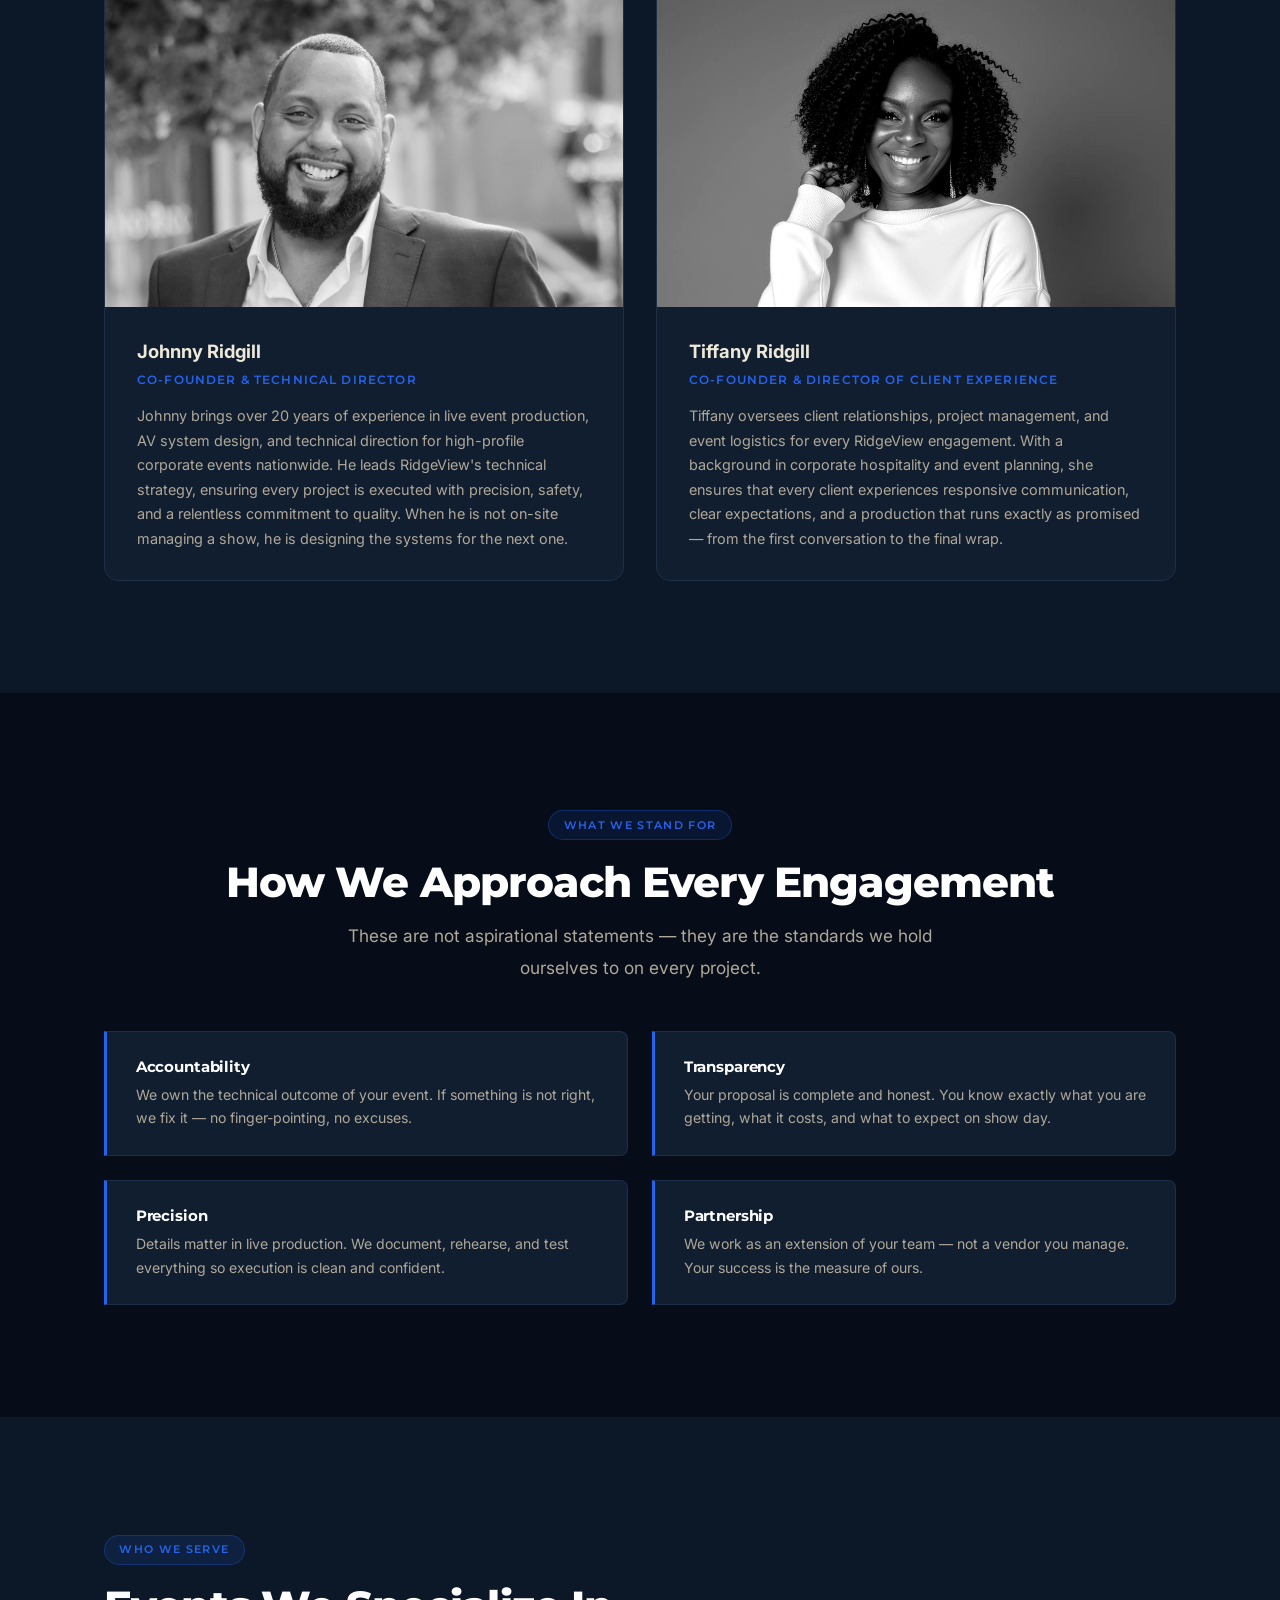
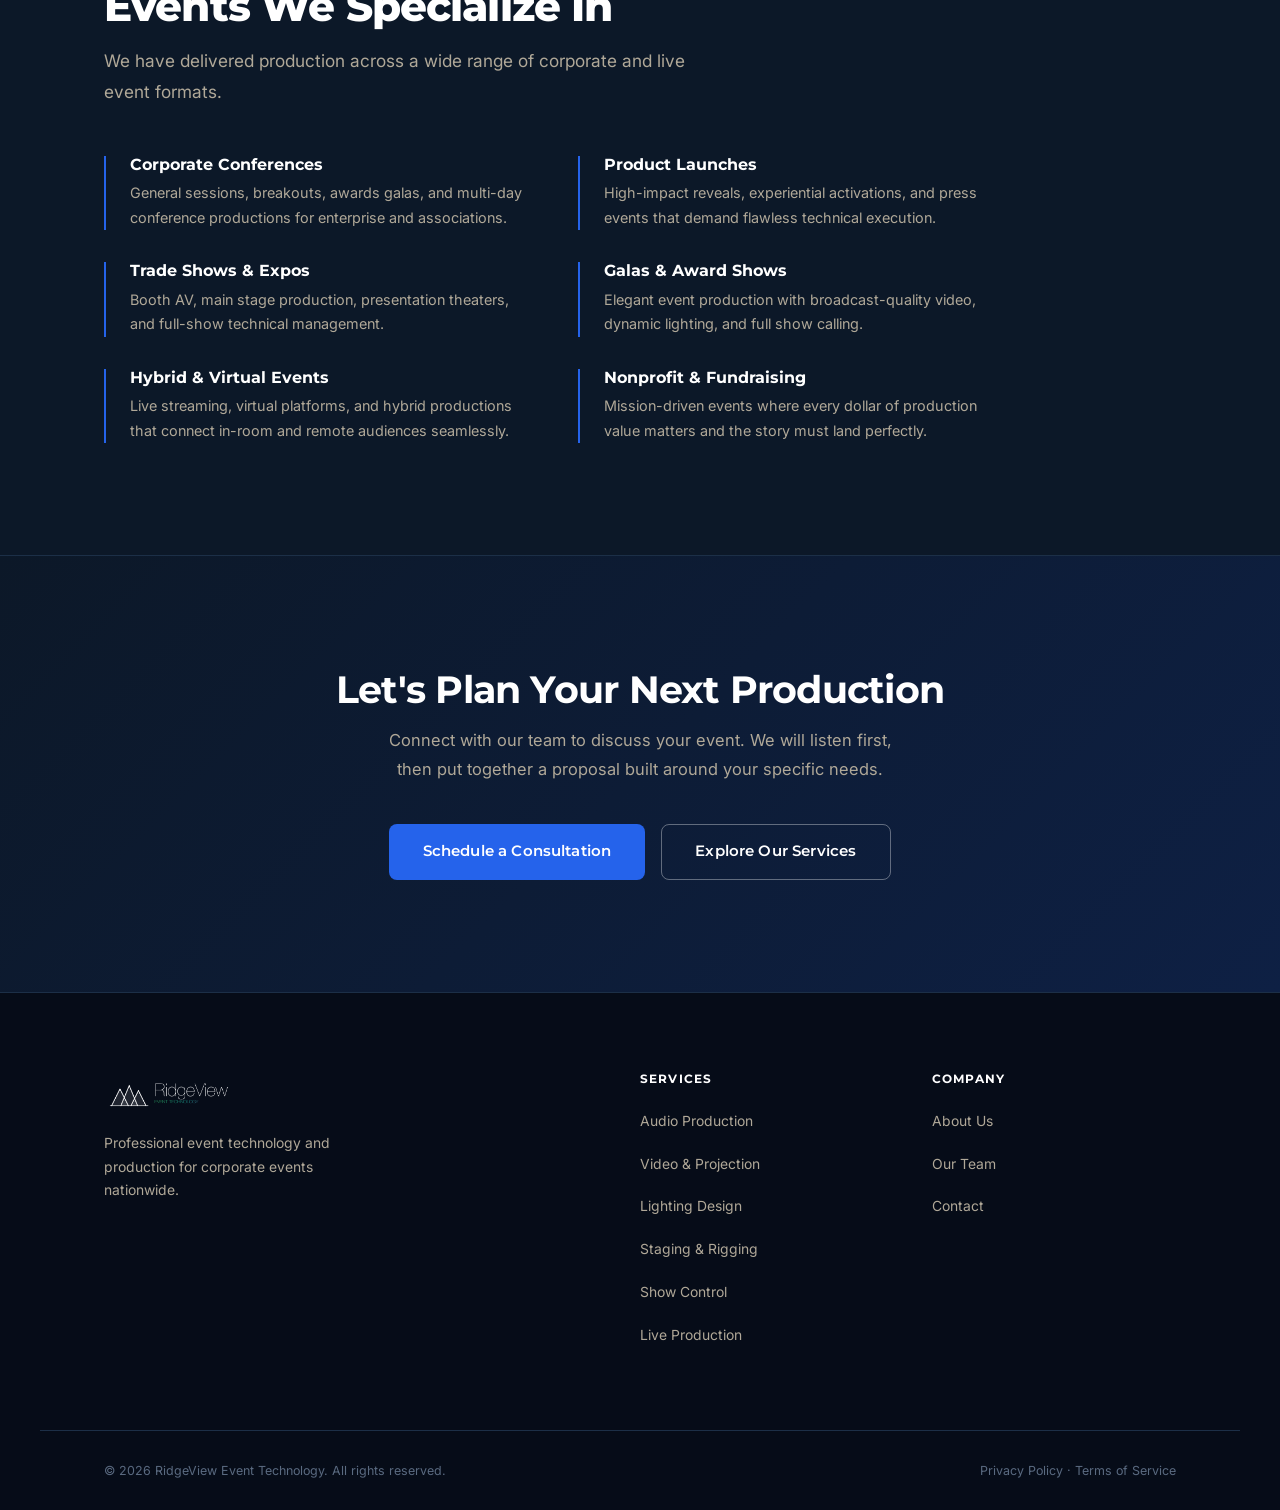
==== commit 32741778: "Clean up footer and add RFP upload to contact page - Remove phone number from all footers - Remove r" ====
--- a/about.html
+++ b/about.html
@@ -203,7 +203,6 @@
     <div class="footer__brand">
       <img src="ridgeview-logo-dark.png" alt="RidgeView Event Technology">
       <p class="footer__tagline">Professional event technology and production for corporate events nationwide.</p>
-      <div class="footer__phone">(562) 321-1858</div>
     </div>
     <div class="footer__col">
       <h4>Services</h4>
@@ -224,13 +223,6 @@
         <li><a href="contact.html">Contact</a></li>
       </ul>
     </div>
-    <div class="footer__col">
-      <h4>Contact</h4>
-      <ul>
-        <li><a href="tel:5623211858">(562) 321-1858</a></li>
-        <li><a href="mailto:info@ridgeviewevents.com">info@ridgeviewevents.com</a></li>
-      </ul>
-    </div>
   </div>
   <div class="footer__bottom">
     <span>&copy; 2026 RidgeView Event Technology. All rights reserved.</span>
--- a/style.css
+++ b/style.css
@@ -30,8 +30,8 @@
   background: var(--bg);
   color: var(--text);
   font-family: 'Inter', system-ui, sans-serif;
-  font-size: 18px;
-  line-height: 1.65;
+  font-size: 20px;
+  line-height: 1.7;
   overflow-x: hidden;
 }
 a { color: inherit; text-decoration: none; }
@@ -47,8 +47,8 @@
 }
 
 /* ── LAYOUT ─────────────────────────────────────────────────── */
-.container { max-width: var(--max); margin: 0 auto; padding: 0 2rem; }
-.section    { padding: 5.5rem 0; }
+.container { max-width: var(--max); margin: 0 auto; padding: 0 4rem; }
+.section    { padding: 7rem 0; }
 .section--alt { background: var(--surface); }
 
 /* ── LABELS ─────────────────────────────────────────────────── */
@@ -124,28 +124,28 @@
   position: sticky;
   top: 0;
   z-index: 300;
-  height: 72px;
+  height: 84px;
   display: flex;
   align-items: center;
   justify-content: space-between;
-  padding: 0 2rem;
+  padding: 0 4rem;
   background: rgba(6, 12, 24, .92);
   backdrop-filter: blur(14px);
   -webkit-backdrop-filter: blur(14px);
   border-bottom: 1px solid var(--border);
 }
-.nav__logo img { height: 40px; width: auto; }
+.nav__logo img { height: 76px; width: auto; }
 .nav__links {
   display: flex;
-  gap: .2rem;
+  gap: .4rem;
   list-style: none;
 }
 .nav__links a {
   font-family: 'Montserrat', sans-serif;
-  font-size: .88rem;
+  font-size: .95rem;
   font-weight: 500;
   color: var(--muted);
-  padding: .5rem 1rem;
+  padding: .65rem 1.4rem;
   border-radius: 6px;
   transition: color .15s, background .15s;
 }
@@ -173,7 +173,7 @@
 
 /* ── PAGE HERO (inner pages) ─────────────────────────────────── */
 .page-hero {
-  padding: 5.5rem 2rem 4.5rem;
+  padding: 6.5rem 4rem 5.5rem;
   background: linear-gradient(150deg, var(--surface) 0%, #0d1e38 100%);
   border-bottom: 1px solid var(--border);
 }
@@ -321,7 +321,7 @@
   background: var(--surface);
   border-top: 1px solid var(--border);
   border-bottom: 1px solid var(--border);
-  padding: 1.4rem 2rem;
+  padding: 1.6rem 4rem;
 }
 .trust-strip__inner {
   max-width: var(--max);
@@ -350,7 +350,7 @@
 .cta-band {
   background: linear-gradient(135deg, var(--surface) 0%, #0e2044 100%);
   border-top: 1px solid var(--border);
-  padding: 5.5rem 2rem;
+  padding: 7rem 4rem;
   text-align: center;
 }
 .cta-band h2 {
@@ -472,7 +472,7 @@
   gap: 4rem;
   max-width: var(--max);
   margin: 0 auto;
-  padding: 5.5rem 2rem;
+  padding: 7rem 4rem;
 }
 .form-card {
   background: var(--surface-2);
@@ -545,6 +545,28 @@
 }
 .checkbox-item:has(input:checked) { border-color: var(--accent); background: var(--accent-glow); }
 
+.rfp-upload {
+  display: flex;
+  align-items: center;
+  gap: 1.2rem;
+  background: var(--surface);
+  border: 1.5px dashed var(--border);
+  border-radius: var(--r);
+  padding: 1.2rem 1.4rem;
+  margin-top: .3rem;
+  transition: border-color .15s;
+}
+.rfp-upload:hover { border-color: var(--accent); }
+.rfp-upload__title {
+  font-family: 'Montserrat', sans-serif;
+  font-size: .92rem;
+  font-weight: 600;
+  color: var(--white);
+  margin-bottom: .2rem;
+}
+.rfp-upload__sub { font-size: .82rem; color: var(--muted); }
+.rfp-note { font-size: .8rem; color: var(--dim); margin-top: .6rem; }
+
 .contact-info { display: flex; flex-direction: column; gap: 1.5rem; padding-top: .5rem; }
 .contact-info h2 { font-size: 1.45rem; margin-bottom: .2rem; }
 .contact-info__sub { font-size: .88rem; color: var(--muted); margin-bottom: .5rem; }
@@ -593,9 +615,9 @@
 .footer__main {
   max-width: var(--max);
   margin: 0 auto;
-  padding: 4rem 2rem;
+  padding: 5rem 4rem;
   display: grid;
-  grid-template-columns: 2fr 1fr 1fr 1fr;
+  grid-template-columns: 2fr 1fr 1fr;
   gap: 3rem;
 }
 .footer__brand img { height: 42px; width: auto; margin-bottom: 1.1rem; }
@@ -620,7 +642,7 @@
 .footer__col a:hover { color: var(--white); }
 .footer__bottom {
   border-top: 1px solid var(--border);
-  padding: 1.5rem 2rem;
+  padding: 1.8rem 4rem;
   max-width: var(--max);
   margin: 0 auto;
   display: flex;
@@ -638,13 +660,23 @@
 @media (max-width: 1024px) {
   .services-grid { grid-template-columns: repeat(2, 1fr); }
 }
+@media (max-width: 1100px) {
+  .container { padding: 0 2.5rem; }
+  .nav { padding: 0 2.5rem; }
+  .page-hero { padding: 5.5rem 2.5rem 4.5rem; }
+  .cta-band { padding: 6rem 2.5rem; }
+  .trust-strip { padding: 1.6rem 2.5rem; }
+  .contact-layout { padding: 6rem 2.5rem; }
+  .footer__main { padding: 4rem 2.5rem; }
+  .footer__bottom { padding: 1.8rem 2.5rem; }
+}
 @media (max-width: 900px) {
   .nav__links { display: none; }
   .nav__hamburger { display: flex; }
-  .nav__cta .btn { font-size: .82rem; padding: .75rem 1.4rem; }
+  .nav__cta .btn { font-size: .85rem; padding: .75rem 1.4rem; }
   .footer__main { grid-template-columns: 1fr 1fr; gap: 2rem; }
   .team-grid { grid-template-columns: 1fr; max-width: 520px; margin: 0 auto; }
-  .contact-layout { grid-template-columns: 1fr; padding: 3.5rem 1.5rem; gap: 2.5rem; }
+  .contact-layout { grid-template-columns: 1fr; padding: 4rem 2rem; gap: 2.5rem; }
 }
 @media (max-width: 720px) {
   .services-grid { grid-template-columns: 1fr; }
@@ -652,11 +684,16 @@
   .stats-grid { grid-template-columns: 1fr 1fr; }
 }
 @media (max-width: 600px) {
-  .section { padding: 3.5rem 0; }
-  .cta-band { padding: 3.5rem 1.5rem; }
-  .footer__main { grid-template-columns: 1fr; gap: 1.8rem; padding: 2.5rem 1.5rem; }
-  .footer__bottom { flex-direction: column; gap: .5rem; text-align: center; }
+  .container { padding: 0 1.5rem; }
+  .nav { padding: 0 1.5rem; }
+  .section { padding: 4rem 0; }
+  .cta-band { padding: 4rem 1.5rem; }
+  .page-hero { padding: 4rem 1.5rem 3.5rem; }
+  .trust-strip { padding: 1.4rem 1.5rem; }
+  .footer__main { grid-template-columns: 1fr; gap: 1.8rem; padding: 3rem 1.5rem; }
+  .footer__bottom { flex-direction: column; gap: .5rem; text-align: center; padding: 1.5rem; }
   .fg-row { grid-template-columns: 1fr; }
+  .checkbox-group { grid-template-columns: 1fr; }
   .trust-strip__inner { gap: 1rem; justify-content: flex-start; }
   .trust-divider { display: none; }
 }
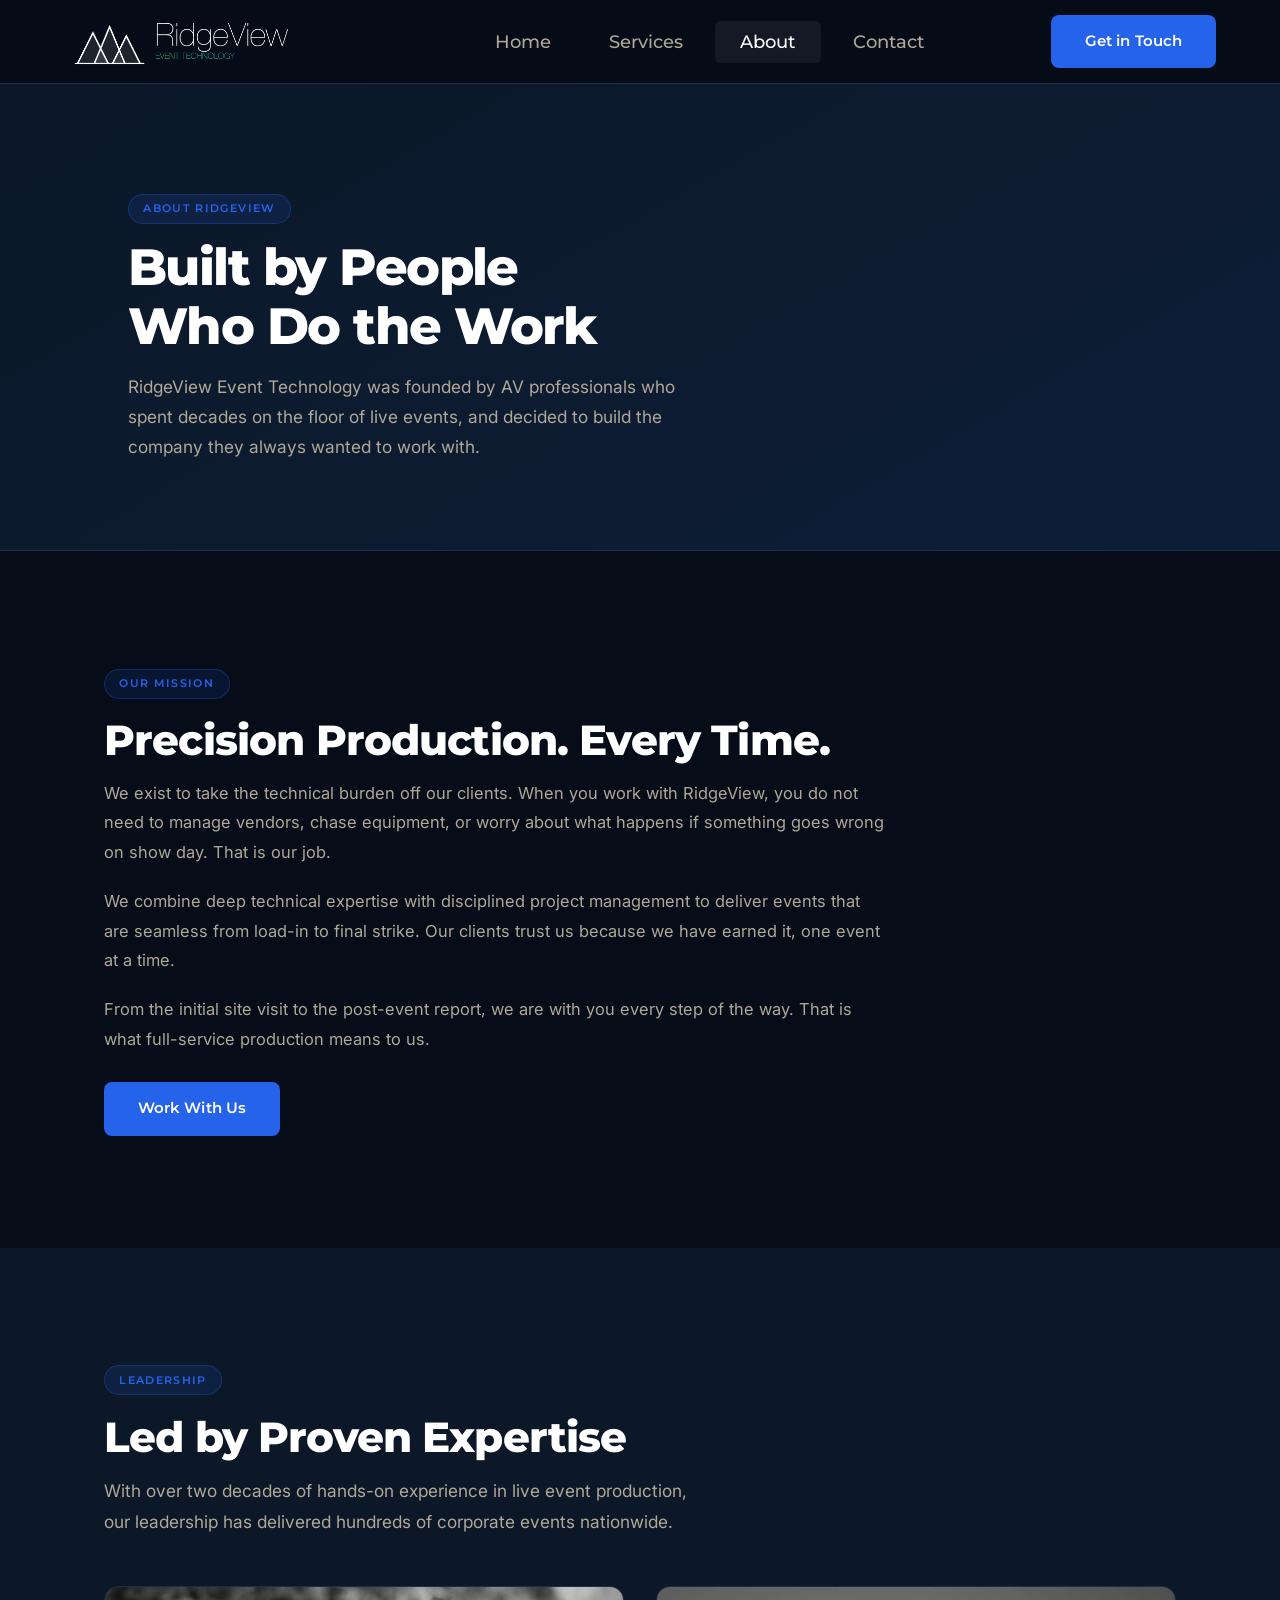
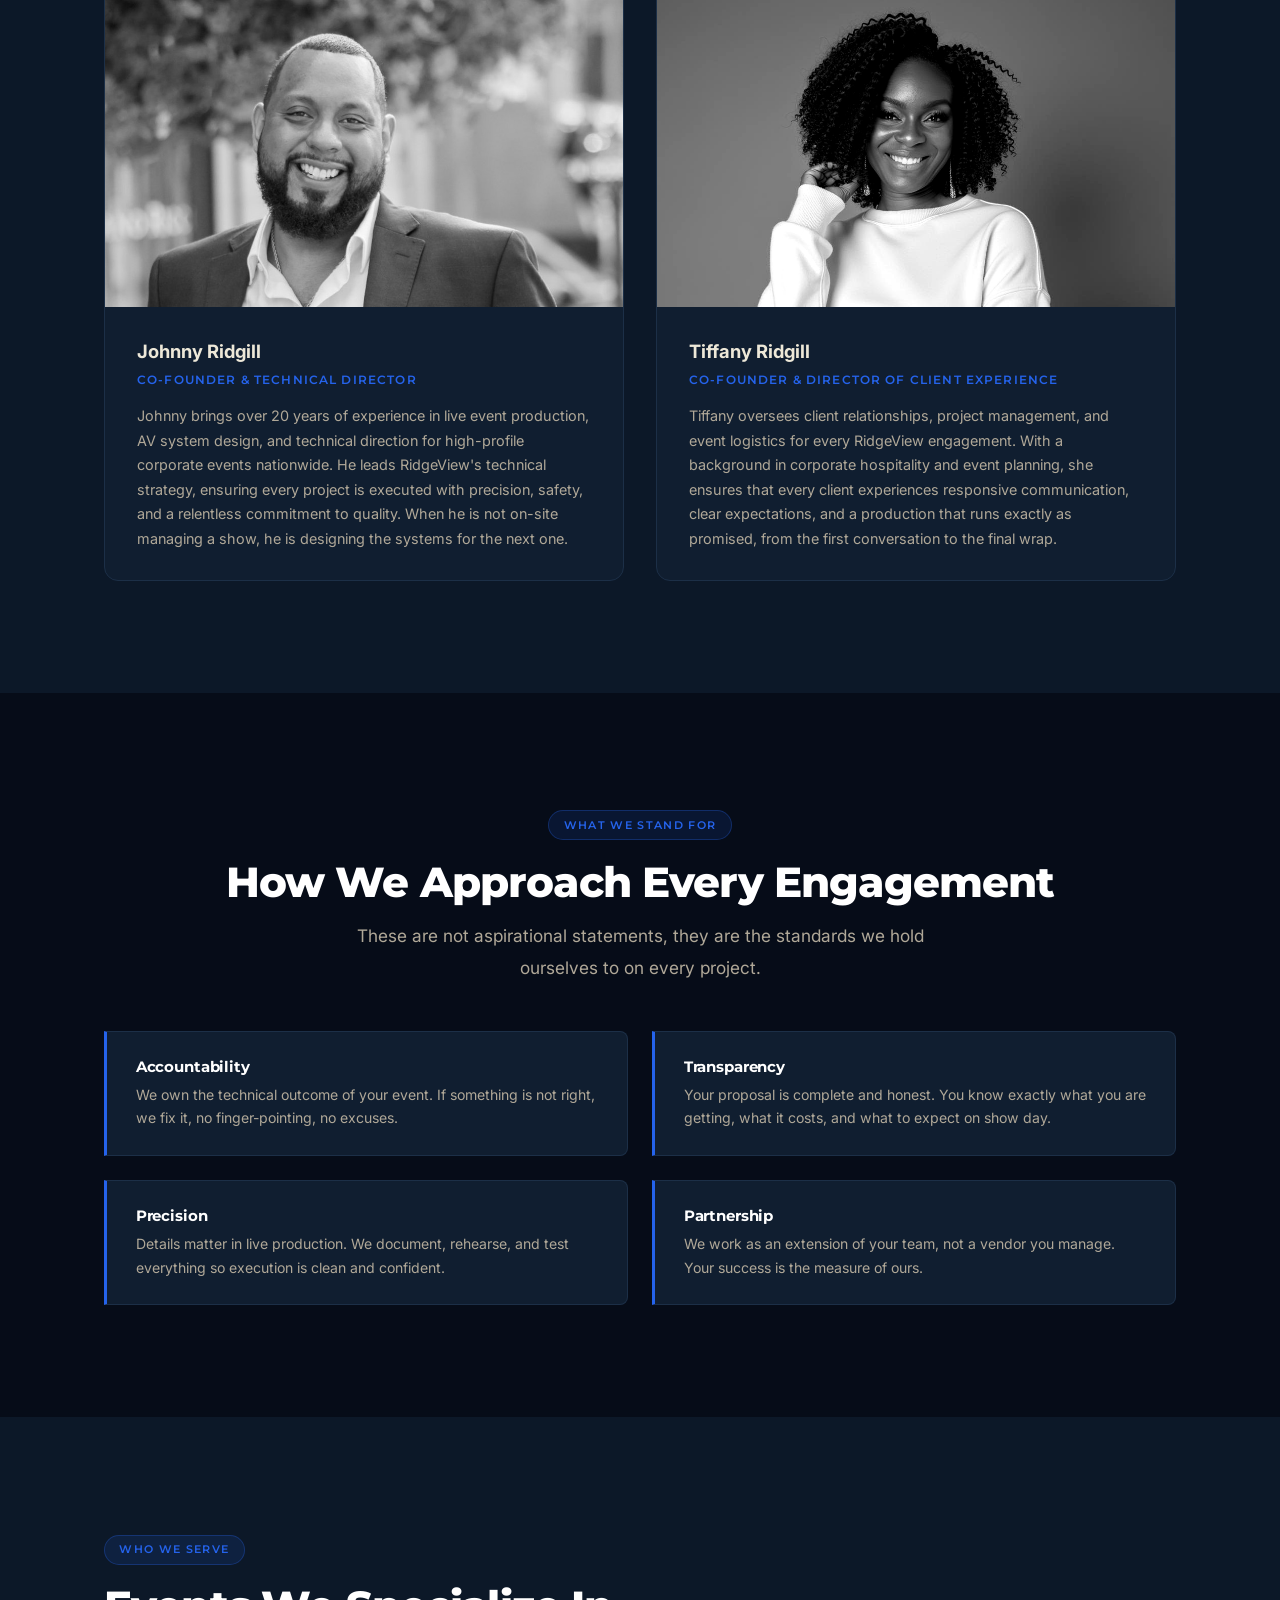
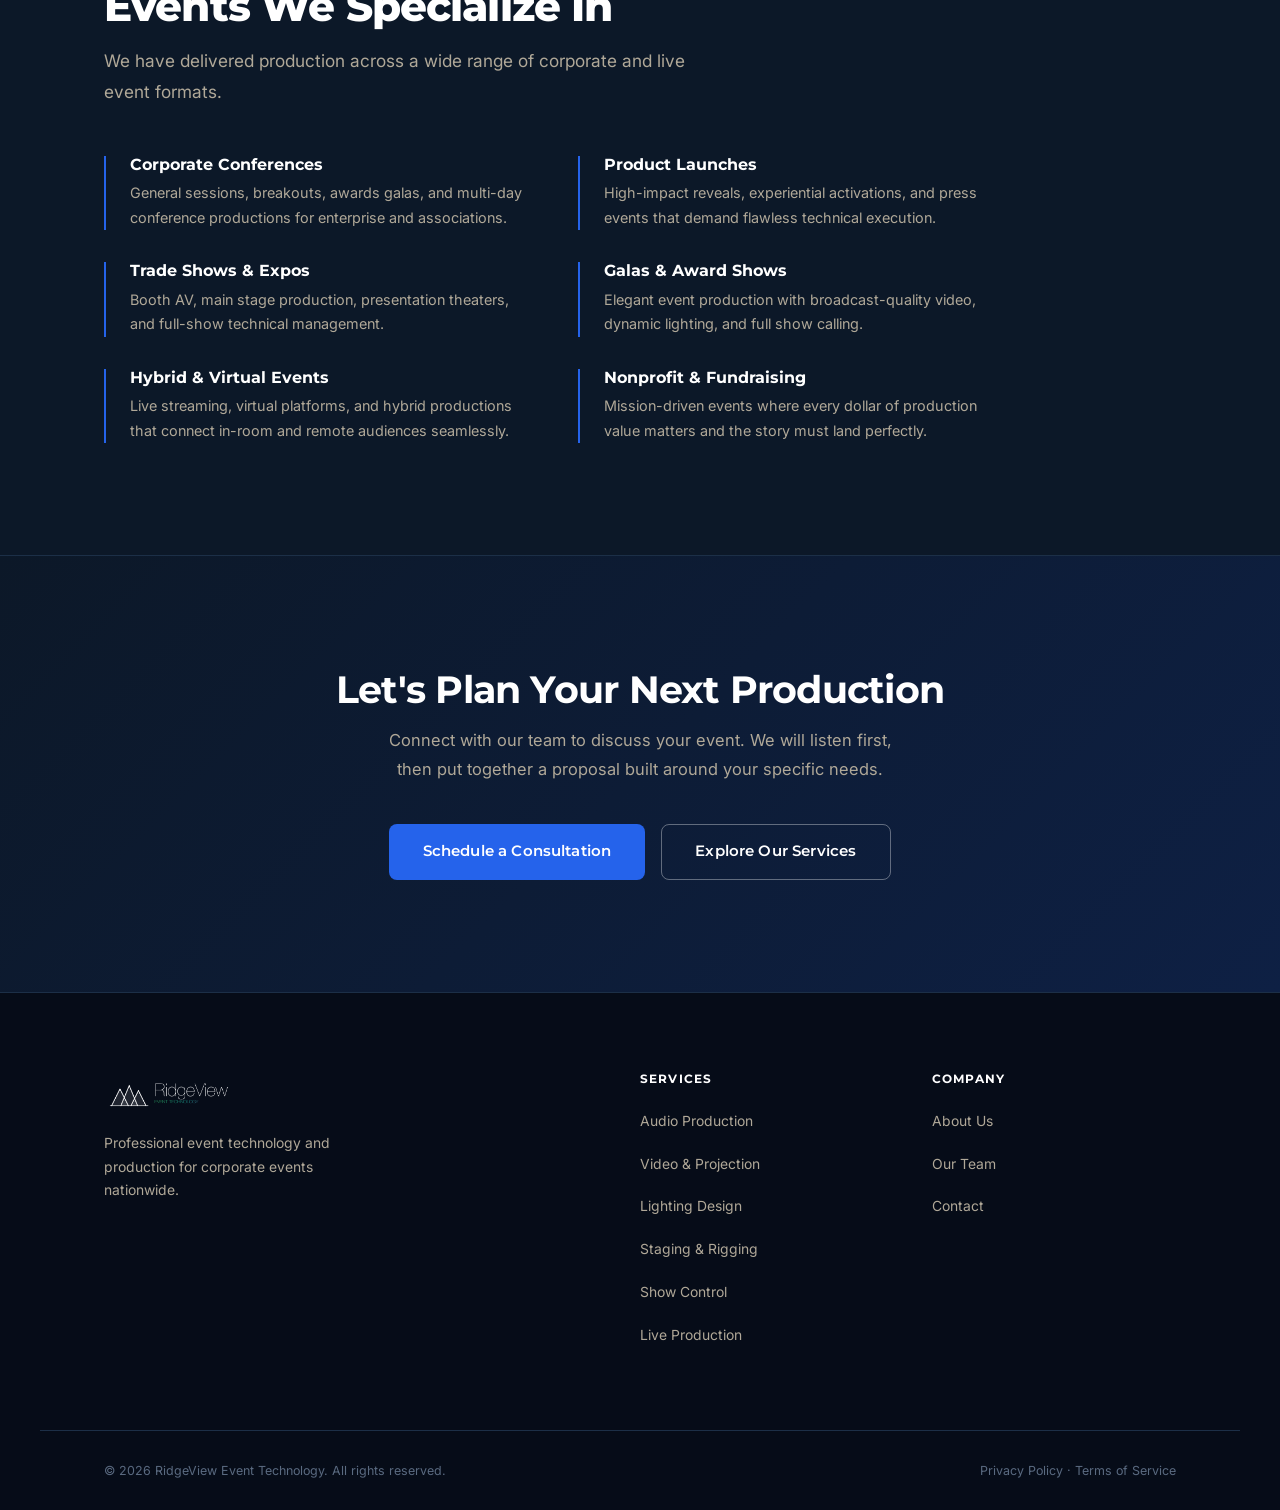
==== commit 991a7305: "Increase nav link font size and remove all em dashes Co-Authored-By: Claude Sonnet 4.6 <noreply@anth" ====
--- a/about.html
+++ b/about.html
@@ -3,7 +3,7 @@
 <head>
   <meta charset="UTF-8">
   <meta name="viewport" content="width=device-width, initial-scale=1.0">
-  <title>About — RidgeView Event Technology</title>
+  <title>About | RidgeView Event Technology</title>
   <link rel="icon" type="image/png" href="Mountain-Logo.png">
   <link rel="stylesheet" href="style.css">
   <style>
@@ -69,7 +69,7 @@
   <div class="container">
     <div class="label page-hero__label">About RidgeView</div>
     <h1>Built by People<br>Who Do the Work</h1>
-    <p>RidgeView Event Technology was founded by AV professionals who spent decades on the floor of live events — and decided to build the company they always wanted to work with.</p>
+    <p>RidgeView Event Technology was founded by AV professionals who spent decades on the floor of live events, and decided to build the company they always wanted to work with.</p>
   </div>
 </div>
 
@@ -81,7 +81,7 @@
         <div class="label">Our Mission</div>
         <h2 class="section-title">Precision Production. Every Time.</h2>
         <p>We exist to take the technical burden off our clients. When you work with RidgeView, you do not need to manage vendors, chase equipment, or worry about what happens if something goes wrong on show day. That is our job.</p>
-        <p>We combine deep technical expertise with disciplined project management to deliver events that are seamless from load-in to final strike. Our clients trust us because we have earned it — one event at a time.</p>
+        <p>We combine deep technical expertise with disciplined project management to deliver events that are seamless from load-in to final strike. Our clients trust us because we have earned it, one event at a time.</p>
         <p>From the initial site visit to the post-event report, we are with you every step of the way. That is what full-service production means to us.</p>
         <a href="contact.html" class="btn btn--primary" style="margin-top:.5rem;">Work With Us</a>
       </div>
@@ -113,7 +113,7 @@
         <div class="team-card__body">
           <div class="team-card__name">Tiffany Ridgill</div>
           <div class="team-card__role">Co-Founder &amp; Director of Client Experience</div>
-          <p class="team-card__bio">Tiffany oversees client relationships, project management, and event logistics for every RidgeView engagement. With a background in corporate hospitality and event planning, she ensures that every client experiences responsive communication, clear expectations, and a production that runs exactly as promised — from the first conversation to the final wrap.</p>
+          <p class="team-card__bio">Tiffany oversees client relationships, project management, and event logistics for every RidgeView engagement. With a background in corporate hospitality and event planning, she ensures that every client experiences responsive communication, clear expectations, and a production that runs exactly as promised, from the first conversation to the final wrap.</p>
         </div>
       </div>
 
@@ -127,12 +127,12 @@
     <div class="sh sh--center">
       <div class="label">What We Stand For</div>
       <h2 class="section-title">How We Approach Every Engagement</h2>
-      <p class="section-desc">These are not aspirational statements — they are the standards we hold ourselves to on every project.</p>
+      <p class="section-desc">These are not aspirational statements, they are the standards we hold ourselves to on every project.</p>
     </div>
     <div class="values-grid reveal">
       <div class="value-card">
         <h3>Accountability</h3>
-        <p>We own the technical outcome of your event. If something is not right, we fix it — no finger-pointing, no excuses.</p>
+        <p>We own the technical outcome of your event. If something is not right, we fix it, no finger-pointing, no excuses.</p>
       </div>
       <div class="value-card">
         <h3>Transparency</h3>
@@ -144,7 +144,7 @@
       </div>
       <div class="value-card">
         <h3>Partnership</h3>
-        <p>We work as an extension of your team — not a vendor you manage. Your success is the measure of ours.</p>
+        <p>We work as an extension of your team, not a vendor you manage. Your success is the measure of ours.</p>
       </div>
     </div>
   </div>
--- a/style.css
+++ b/style.css
@@ -142,10 +142,10 @@
 }
 .nav__links a {
   font-family: 'Montserrat', sans-serif;
-  font-size: .95rem;
+  font-size: 1.1rem;
   font-weight: 500;
   color: var(--muted);
-  padding: .65rem 1.4rem;
+  padding: .65rem 1.6rem;
   border-radius: 6px;
   transition: color .15s, background .15s;
 }
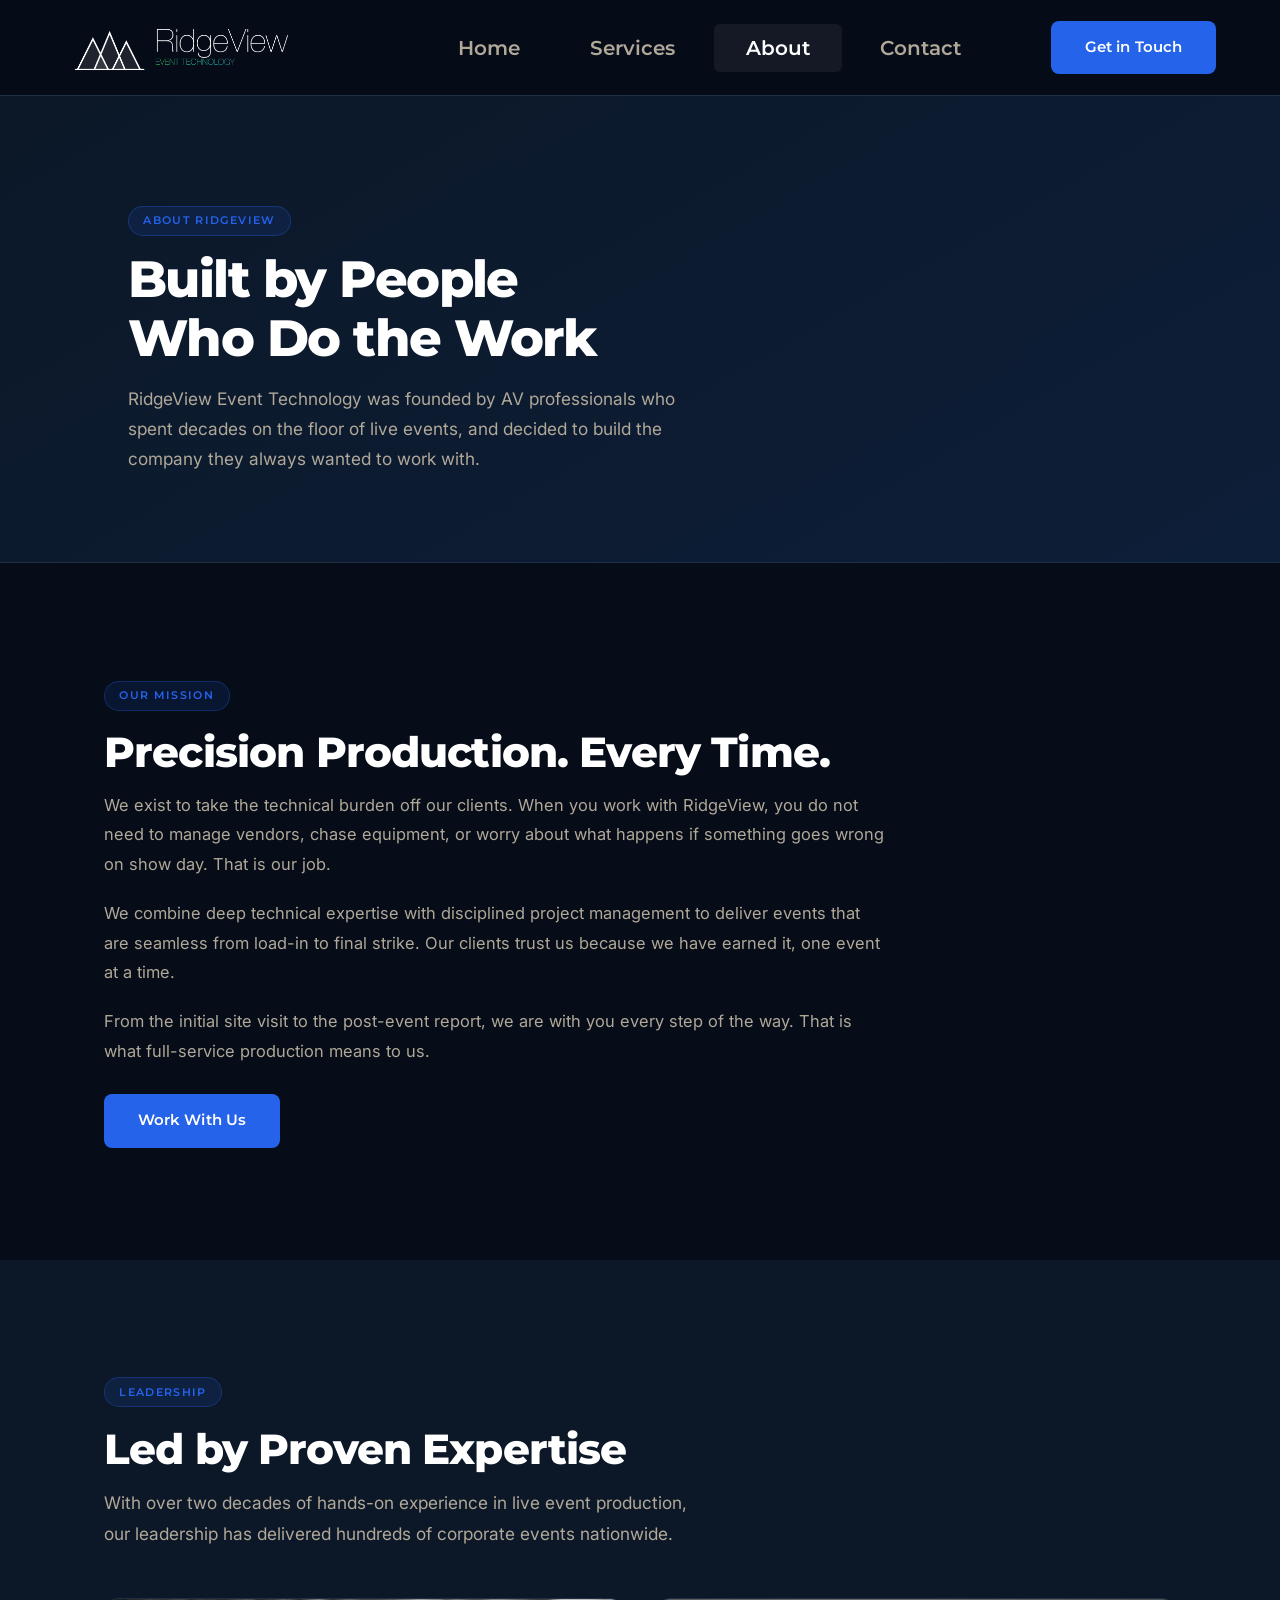
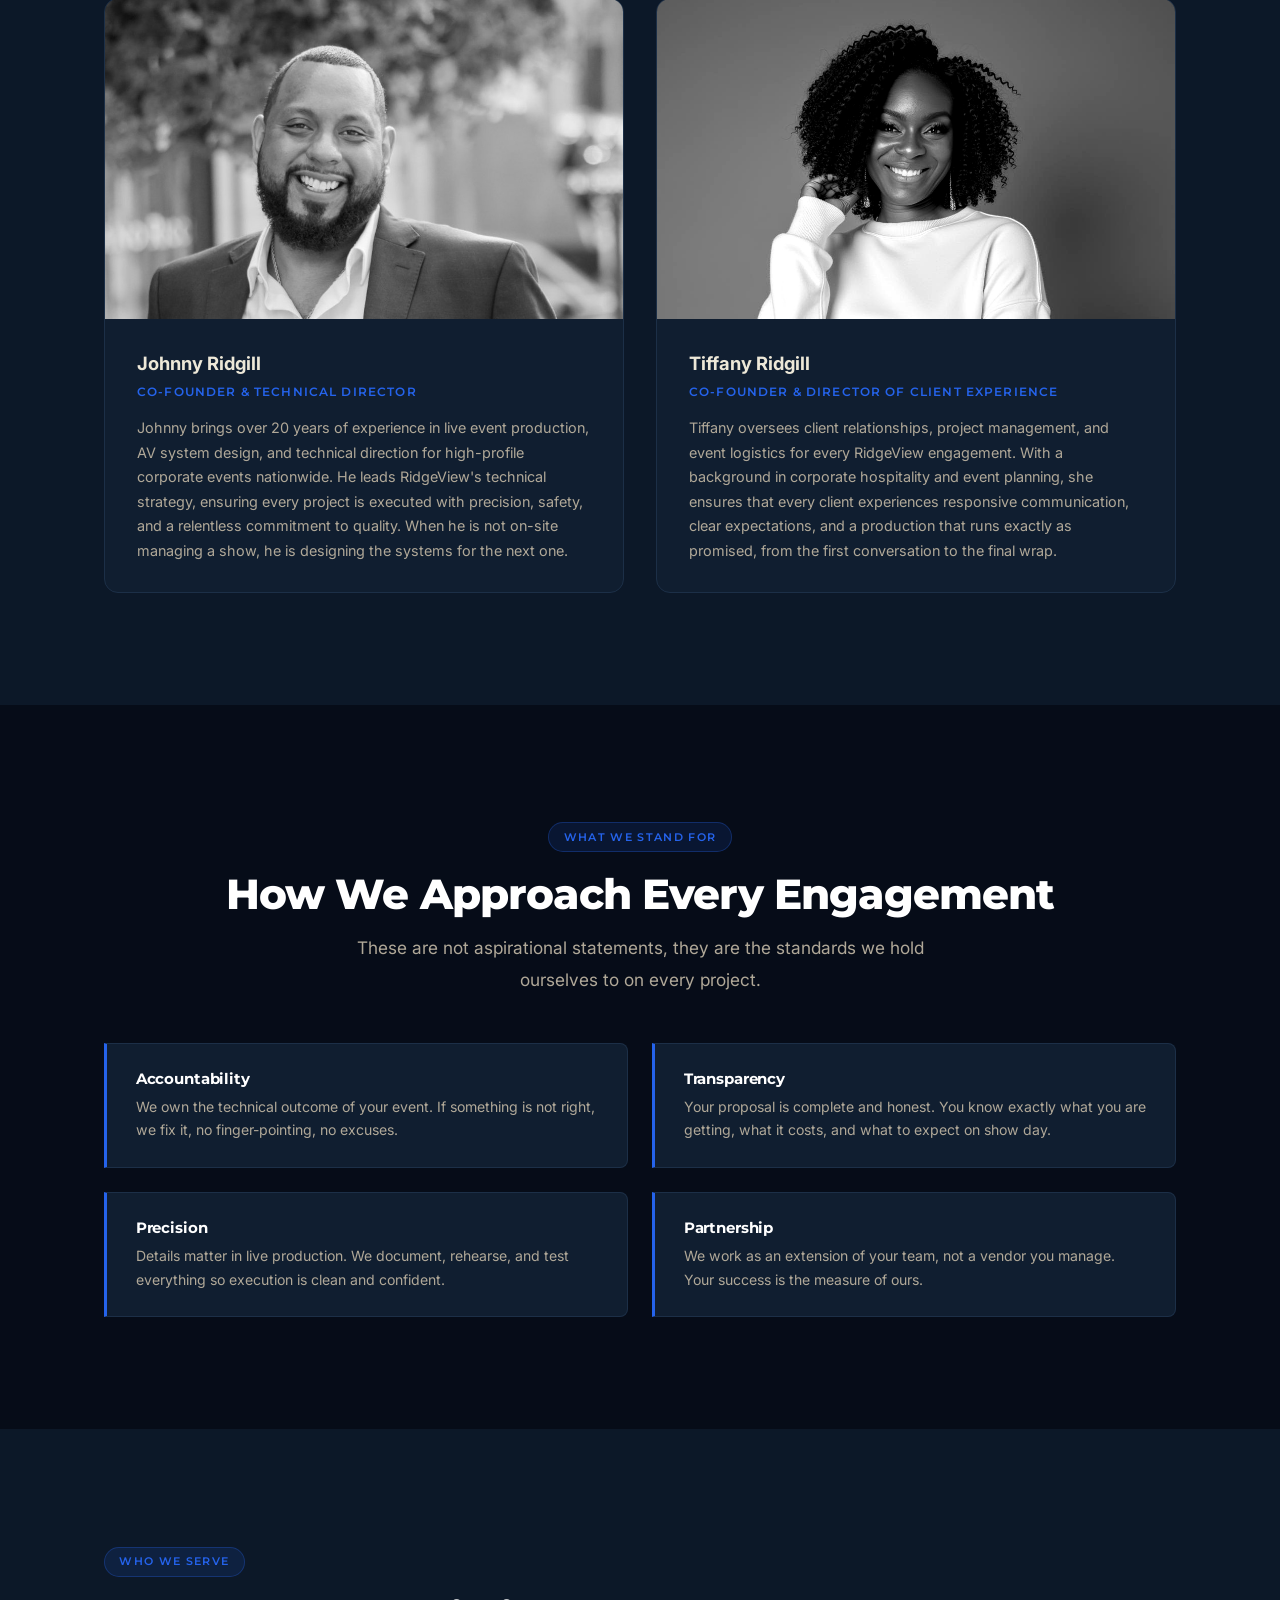
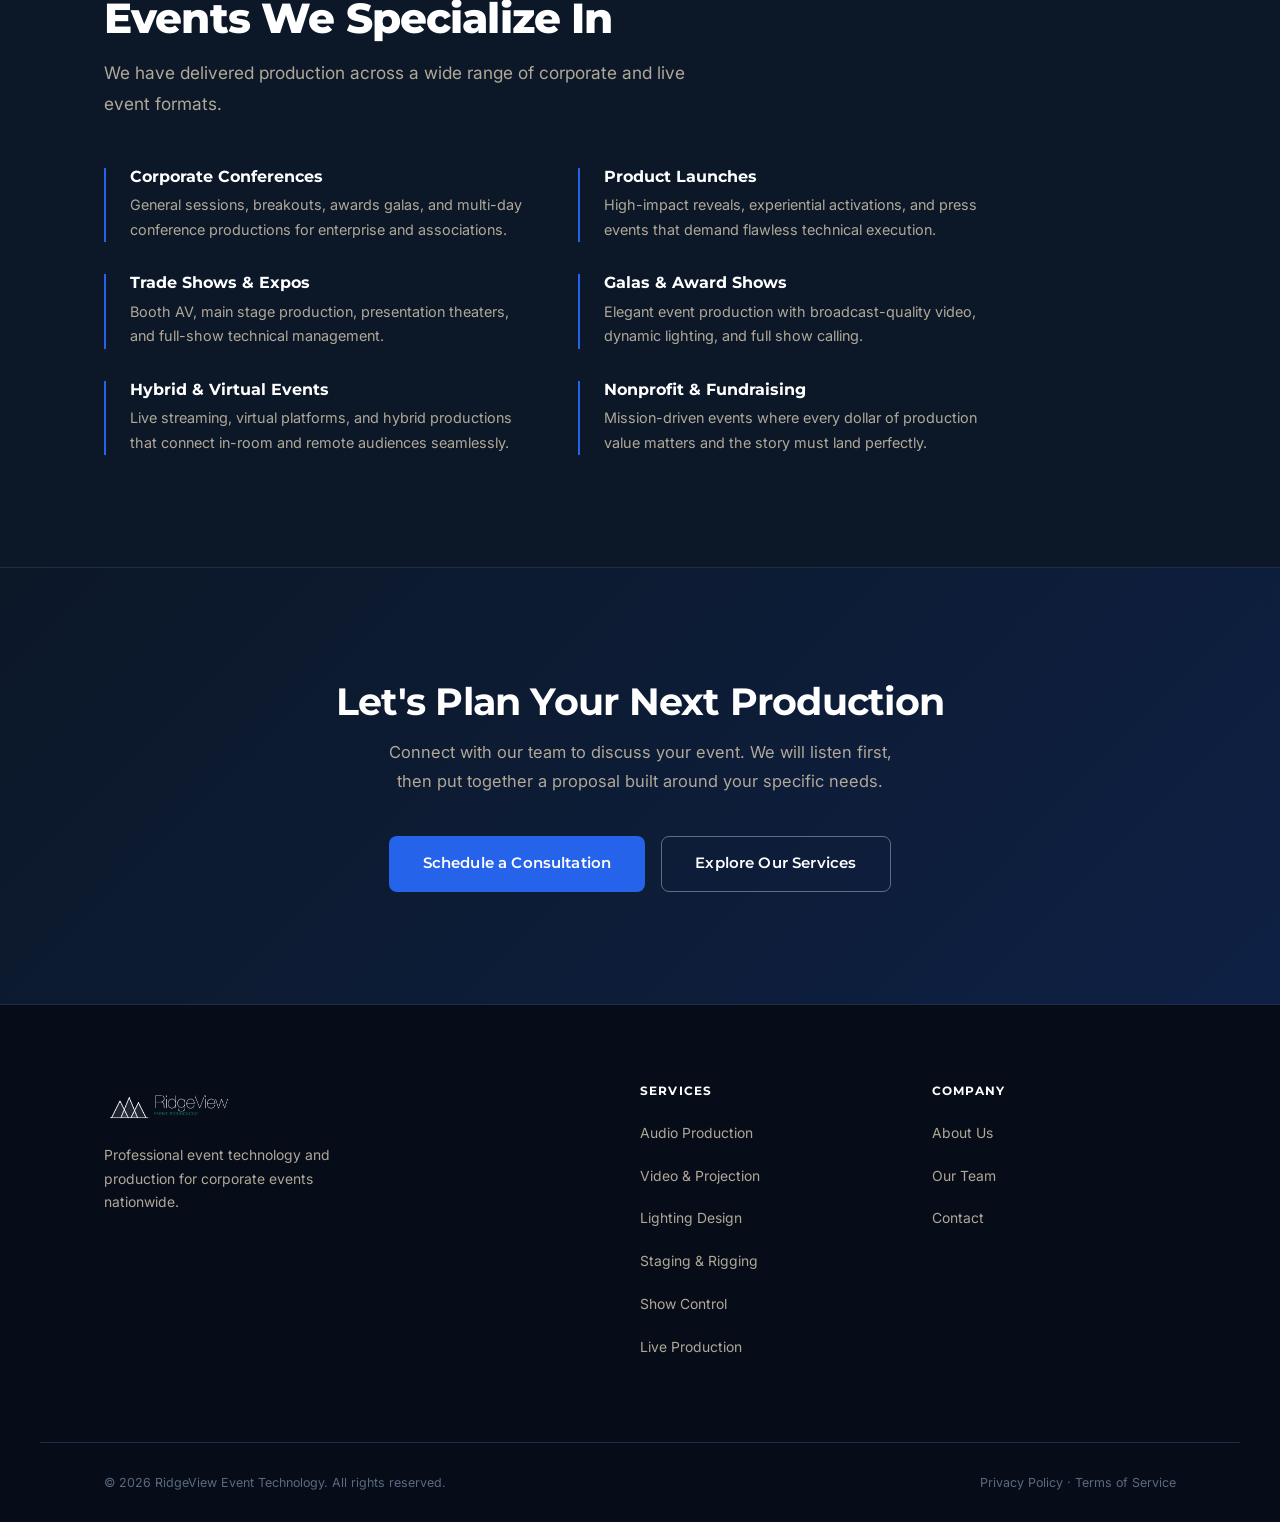
==== commit c45d6bf2: "Fix mobile nav: working hamburger menu and logo sizing Add mobile dropdown menu with JS toggle, hamb" ====
--- a/about.html
+++ b/about.html
@@ -62,6 +62,15 @@
   <button class="nav__hamburger" aria-label="Open menu">
     <span></span><span></span><span></span>
   </button>
+  <div class="nav__mobile">
+    <ul>
+      <li><a href="index.html">Home</a></li>
+      <li><a href="services.html">Services</a></li>
+      <li><a href="about.html" class="active">About</a></li>
+      <li><a href="contact.html">Contact</a></li>
+    </ul>
+    <a href="contact.html" class="btn btn--primary nav__mobile__cta">Get in Touch</a>
+  </div>
 </nav>
 
 <!-- PAGE HERO -->
@@ -231,6 +240,17 @@
 </footer>
 
 <script>
+  /* Mobile menu */
+  const hamburger = document.querySelector('.nav__hamburger');
+  const nav = document.querySelector('.nav');
+  hamburger.addEventListener('click', () => {
+    const open = nav.classList.toggle('nav--open');
+    hamburger.setAttribute('aria-label', open ? 'Close menu' : 'Open menu');
+  });
+  document.querySelectorAll('.nav__mobile a').forEach(a => {
+    a.addEventListener('click', () => nav.classList.remove('nav--open'));
+  });
+
   const io = new IntersectionObserver(entries => {
     entries.forEach(e => {
       if (e.isIntersecting) { e.target.classList.add('visible'); io.unobserve(e.target); }
--- a/style.css
+++ b/style.css
@@ -124,7 +124,7 @@
   position: sticky;
   top: 0;
   z-index: 300;
-  height: 84px;
+  height: 96px;
   display: flex;
   align-items: center;
   justify-content: space-between;
@@ -142,10 +142,10 @@
 }
 .nav__links a {
   font-family: 'Montserrat', sans-serif;
-  font-size: 1.1rem;
-  font-weight: 500;
-  color: var(--muted);
-  padding: .65rem 1.6rem;
+  font-size: 1.25rem;
+  font-weight: 600;
+  color: var(--muted);
+  padding: .75rem 2rem;
   border-radius: 6px;
   transition: color .15s, background .15s;
 }
@@ -169,7 +169,41 @@
   height: 2px;
   background: var(--white);
   border-radius: 2px;
-}
+  transition: transform .2s, opacity .2s;
+}
+.nav--open .nav__hamburger span:nth-child(1) { transform: translateY(7px) rotate(45deg); }
+.nav--open .nav__hamburger span:nth-child(2) { opacity: 0; transform: scaleX(0); }
+.nav--open .nav__hamburger span:nth-child(3) { transform: translateY(-7px) rotate(-45deg); }
+
+/* ── MOBILE MENU ─────────────────────────────────────────────── */
+.nav__mobile {
+  display: none;
+  position: absolute;
+  top: 96px;
+  left: 0;
+  right: 0;
+  background: rgba(6,12,24,.97);
+  backdrop-filter: blur(14px);
+  -webkit-backdrop-filter: blur(14px);
+  border-bottom: 1px solid var(--border);
+  padding: 1rem 1.5rem 1.5rem;
+  flex-direction: column;
+}
+.nav--open .nav__mobile { display: flex; }
+.nav__mobile ul { list-style: none; display: flex; flex-direction: column; }
+.nav__mobile ul a {
+  font-family: 'Montserrat', sans-serif;
+  font-size: 1.1rem;
+  font-weight: 600;
+  color: var(--muted);
+  padding: .9rem 1rem;
+  border-radius: 6px;
+  display: block;
+  transition: color .15s, background .15s;
+}
+.nav__mobile ul a:hover,
+.nav__mobile ul a.active { color: var(--white); background: rgba(255,255,255,.06); }
+.nav__mobile__cta { margin-top: 1rem; display: block; text-align: center; }
 
 /* ── PAGE HERO (inner pages) ─────────────────────────────────── */
 .page-hero {
@@ -673,7 +707,8 @@
 @media (max-width: 900px) {
   .nav__links { display: none; }
   .nav__hamburger { display: flex; }
-  .nav__cta .btn { font-size: .85rem; padding: .75rem 1.4rem; }
+  .nav__cta { display: none; }
+  .nav__logo img { height: 56px; }
   .footer__main { grid-template-columns: 1fr 1fr; gap: 2rem; }
   .team-grid { grid-template-columns: 1fr; max-width: 520px; margin: 0 auto; }
   .contact-layout { grid-template-columns: 1fr; padding: 4rem 2rem; gap: 2.5rem; }
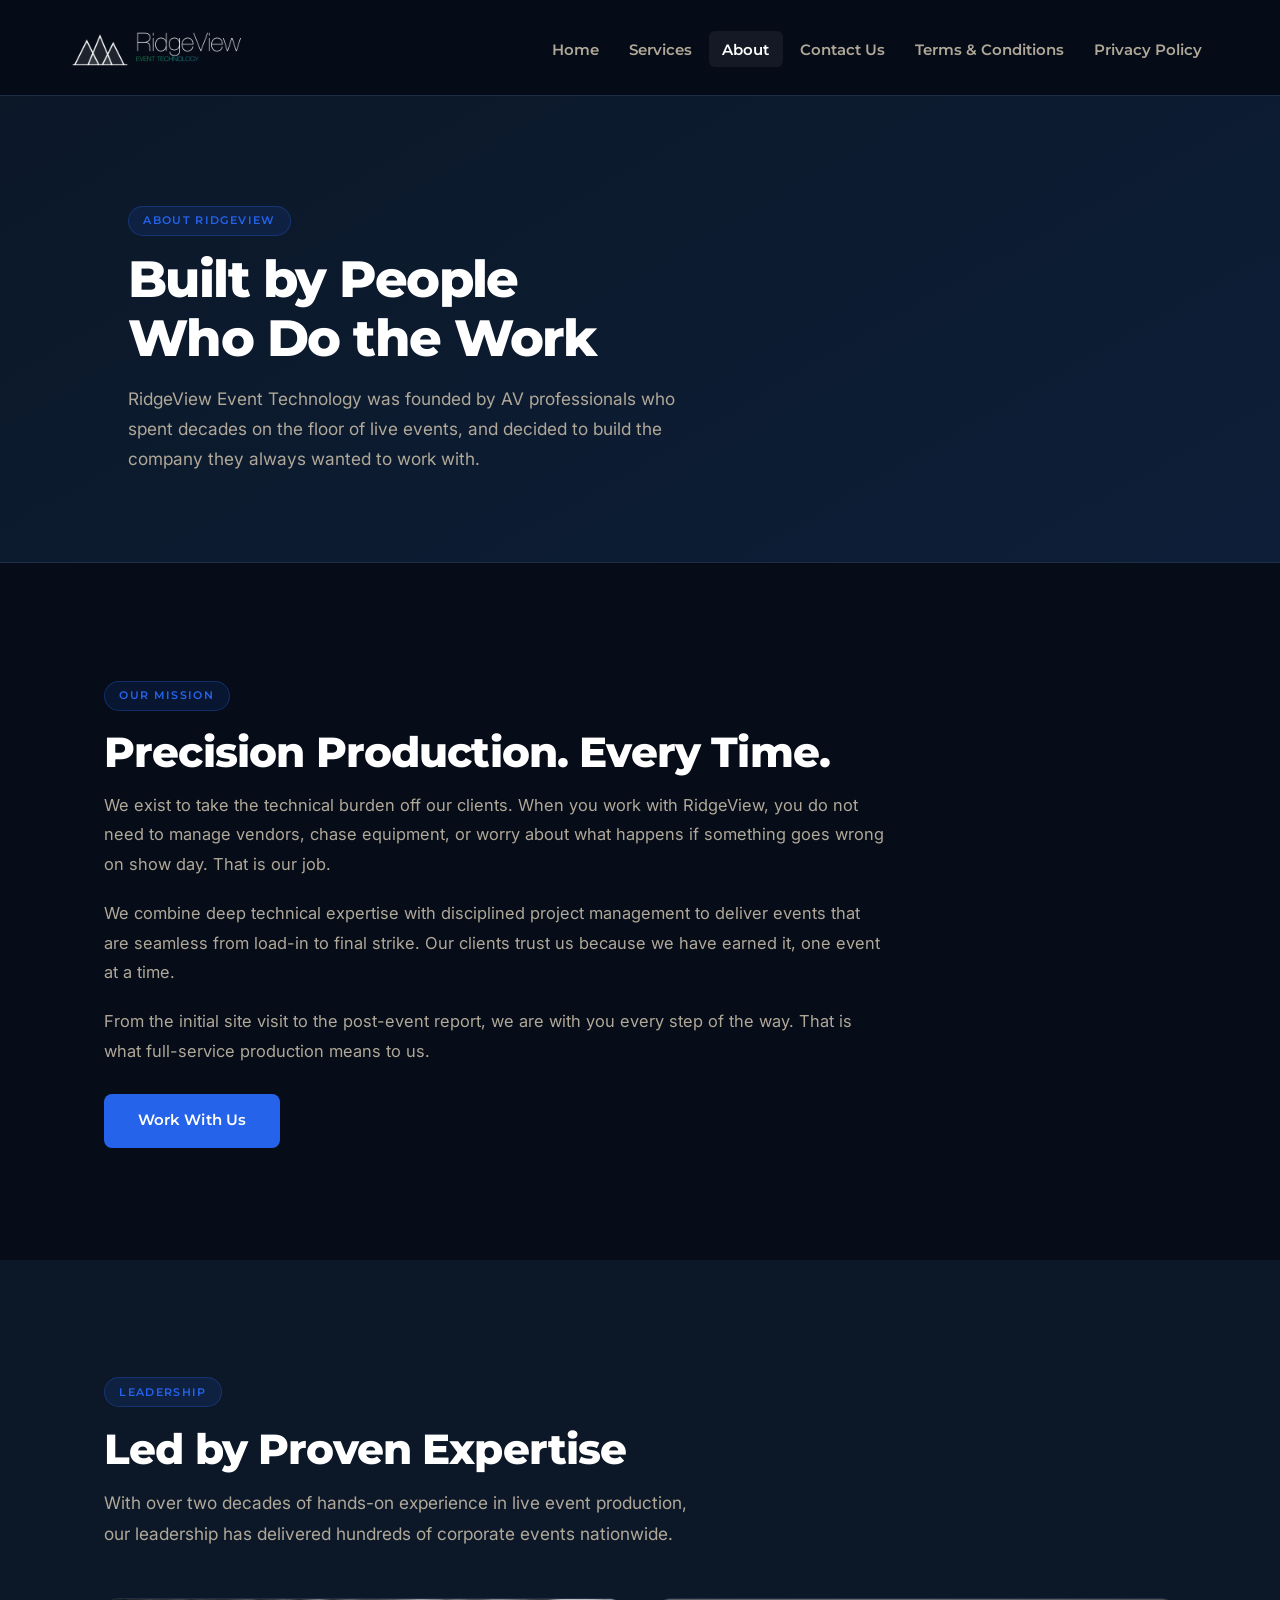
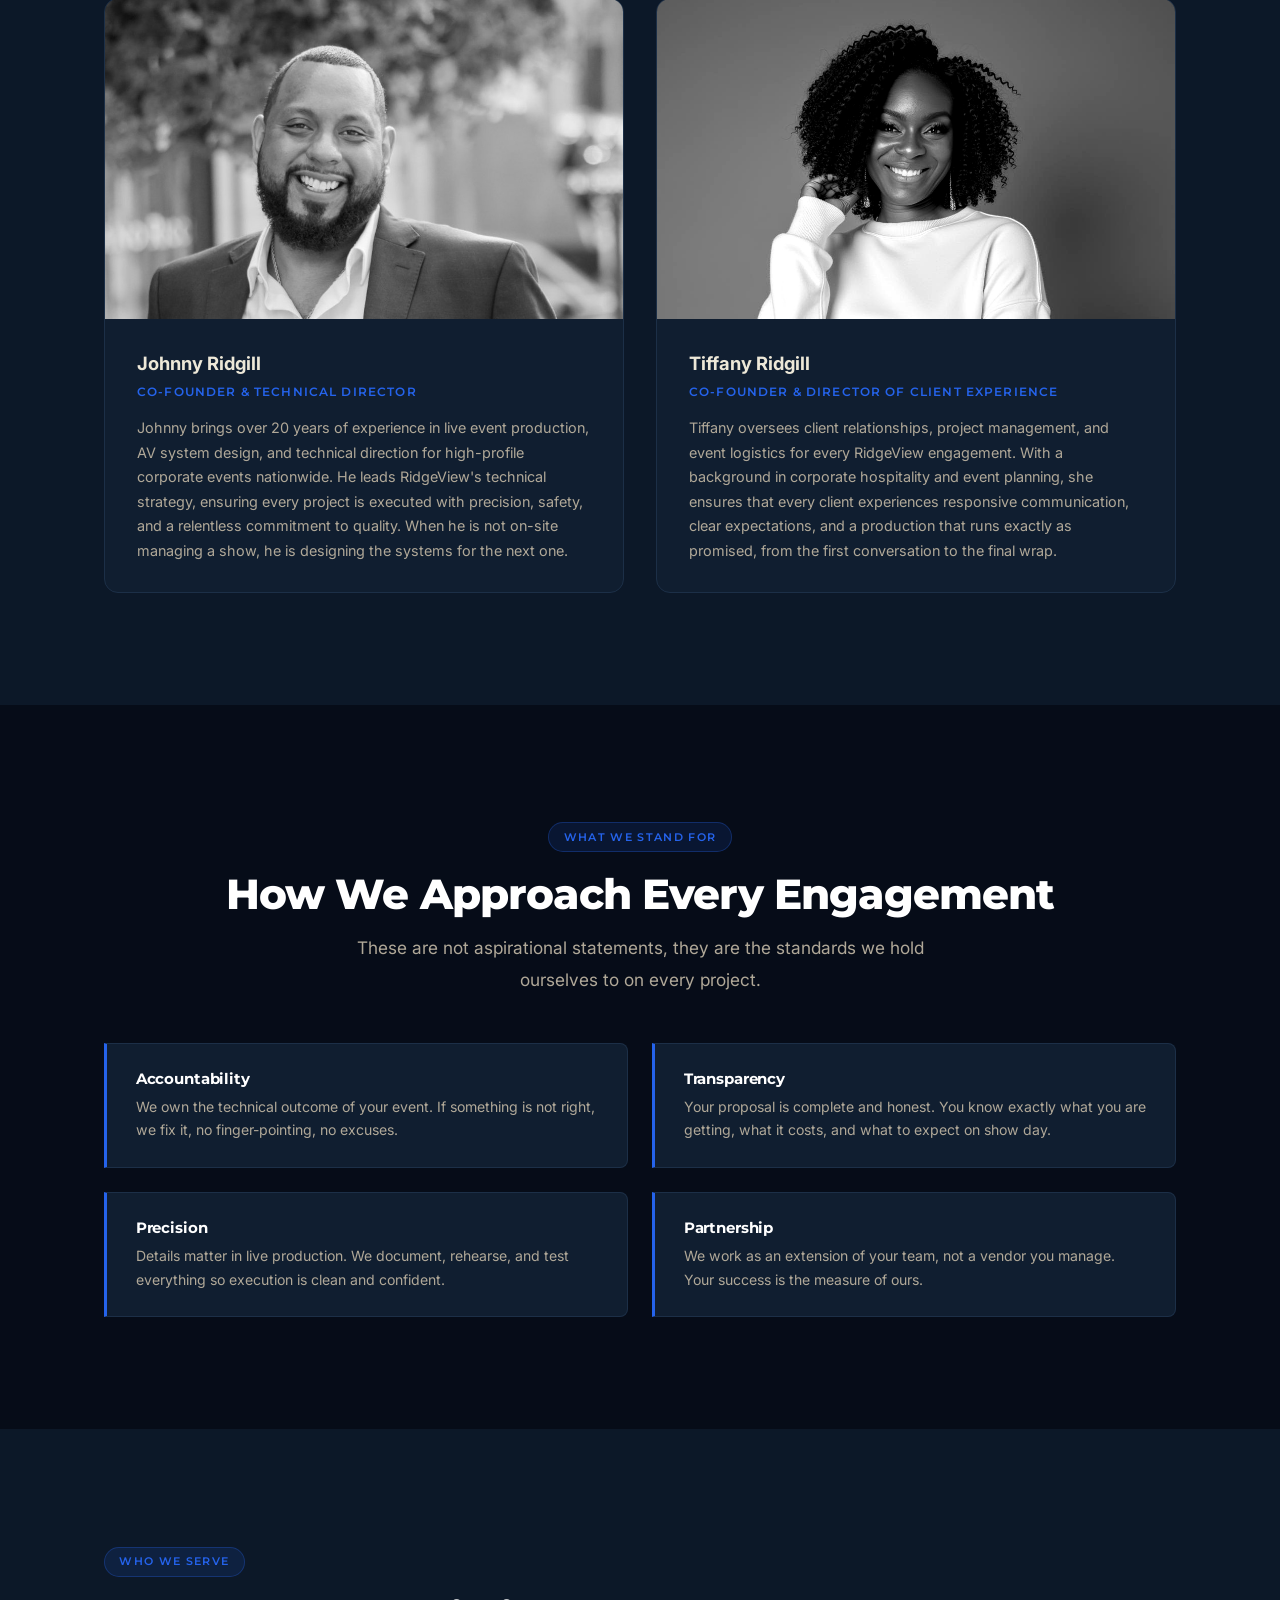
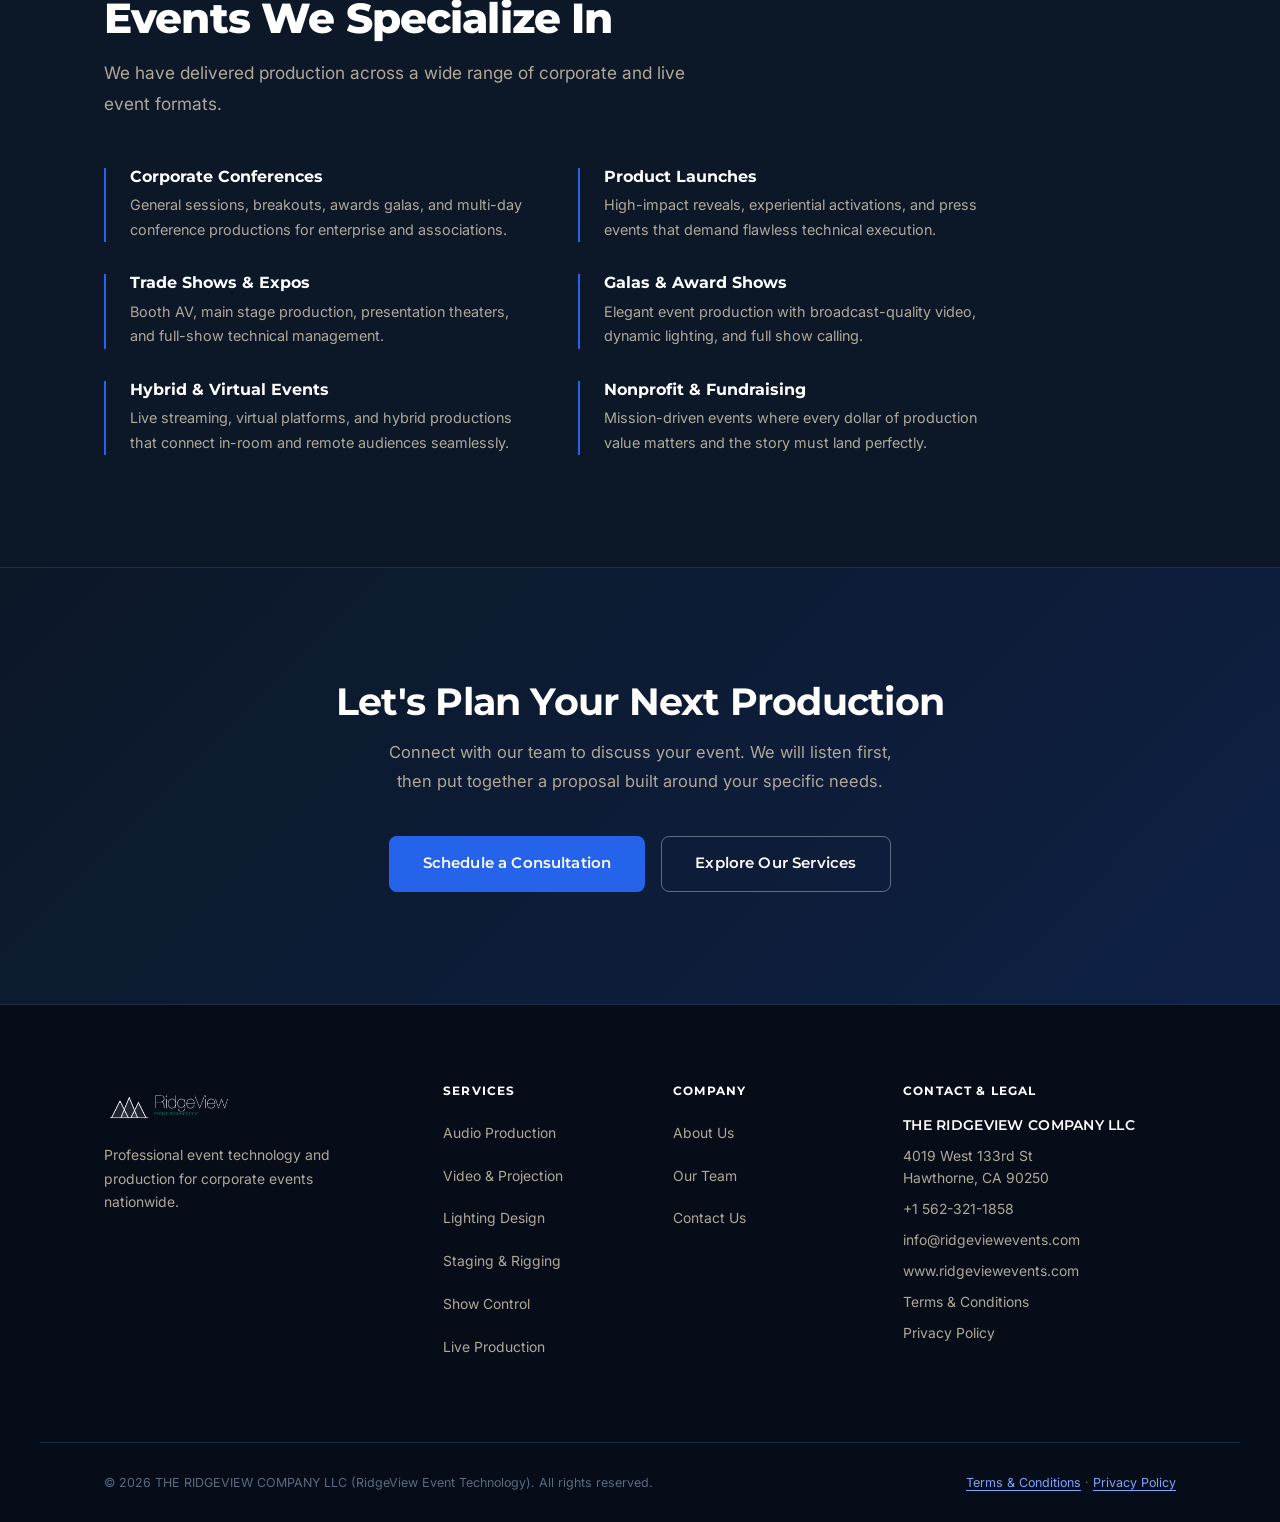
==== commit 6dafb964: "Add A2P 10DLC compliance: legal pages, SMS consent, business info - Add privacy-policy.html and term" ====
--- a/about.html
+++ b/about.html
@@ -54,7 +54,9 @@
     <li><a href="index.html">Home</a></li>
     <li><a href="services.html">Services</a></li>
     <li><a href="about.html" class="active">About</a></li>
-    <li><a href="contact.html">Contact</a></li>
+    <li><a href="contact.html">Contact Us</a></li>
+    <li><a href="terms-and-conditions.html">Terms &amp; Conditions</a></li>
+    <li><a href="privacy-policy.html">Privacy Policy</a></li>
   </ul>
   <div class="nav__cta">
     <a href="contact.html" class="btn btn--primary">Get in Touch</a>
@@ -67,7 +69,9 @@
       <li><a href="index.html">Home</a></li>
       <li><a href="services.html">Services</a></li>
       <li><a href="about.html" class="active">About</a></li>
-      <li><a href="contact.html">Contact</a></li>
+      <li><a href="contact.html">Contact Us</a></li>
+      <li><a href="terms-and-conditions.html">Terms &amp; Conditions</a></li>
+      <li><a href="privacy-policy.html">Privacy Policy</a></li>
     </ul>
     <a href="contact.html" class="btn btn--primary nav__mobile__cta">Get in Touch</a>
   </div>
@@ -229,13 +233,25 @@
       <ul>
         <li><a href="about.html">About Us</a></li>
         <li><a href="about.html">Our Team</a></li>
-        <li><a href="contact.html">Contact</a></li>
+        <li><a href="contact.html">Contact Us</a></li>
       </ul>
     </div>
+    <div class="footer__col footer__contact">
+      <h4>Contact &amp; Legal</h4>
+      <ul>
+        <li class="footer__legal-name">THE RIDGEVIEW COMPANY LLC</li>
+        <li><address>4019 West 133rd St<br>Hawthorne, CA 90250</address></li>
+        <li><a href="tel:+15623211858">+1 562-321-1858</a></li>
+        <li><a href="mailto:info@ridgeviewevents.com">info@ridgeviewevents.com</a></li>
+        <li><a href="https://www.ridgeviewevents.com">www.ridgeviewevents.com</a></li>
+        <li><a href="terms-and-conditions.html">Terms &amp; Conditions</a></li>
+        <li><a href="privacy-policy.html">Privacy Policy</a></li>
+      </ul>
+    </div>
   </div>
   <div class="footer__bottom">
-    <span>&copy; 2026 RidgeView Event Technology. All rights reserved.</span>
-    <span>Privacy Policy &middot; Terms of Service</span>
+    <span>&copy; 2026 THE RIDGEVIEW COMPANY LLC (RidgeView Event Technology). All rights reserved.</span>
+    <span class="footer__legal-links"><a href="terms-and-conditions.html">Terms &amp; Conditions</a> &middot; <a href="privacy-policy.html">Privacy Policy</a></span>
   </div>
 </footer>
 
--- a/style.css
+++ b/style.css
@@ -15,6 +15,7 @@
   --muted:       #b0a898;
   --dim:         #5a6a80;
   --white:       #ffffff;
+  --link:        #7aa7ff;
   --r:           8px;
   --rl:          14px;
   --max:         1200px;
@@ -137,16 +138,17 @@
 .nav__logo img { height: 76px; width: auto; }
 .nav__links {
   display: flex;
-  gap: .4rem;
+  gap: .2rem;
   list-style: none;
 }
 .nav__links a {
   font-family: 'Montserrat', sans-serif;
-  font-size: 1.25rem;
-  font-weight: 600;
-  color: var(--muted);
-  padding: .75rem 2rem;
+  font-size: .95rem;
+  font-weight: 600;
+  color: var(--muted);
+  padding: .55rem .85rem;
   border-radius: 6px;
+  white-space: nowrap;
   transition: color .15s, background .15s;
 }
 .nav__links a:hover,
@@ -508,6 +510,7 @@
   margin: 0 auto;
   padding: 7rem 4rem;
 }
+.contact-layout > * { min-width: 0; }
 .form-card {
   background: var(--surface-2);
   border: 1px solid var(--border);
@@ -644,6 +647,50 @@
 .info-body a { color: var(--accent); }
 .info-body a:hover { text-decoration: underline; }
 
+/* SMS consent checkboxes (A2P 10DLC) */
+.consent-group {
+  display: flex;
+  flex-direction: column;
+  gap: .75rem;
+  margin: .5rem 0 1.5rem;
+}
+.consent-item {
+  display: flex;
+  align-items: flex-start;
+  gap: .75rem;
+  background: var(--surface);
+  border: 1.5px solid var(--border);
+  border-radius: var(--r);
+  padding: .9rem 1rem;
+  cursor: pointer;
+  font-family: 'Inter', sans-serif;
+  font-size: .82rem;
+  line-height: 1.6;
+  color: var(--muted);
+  transition: border-color .15s, background .15s;
+}
+.consent-item:hover { border-color: rgba(37,99,235,.5); }
+.consent-item:has(input:checked) { border-color: var(--accent); background: var(--accent-glow); }
+.consent-item input[type="checkbox"] {
+  accent-color: var(--accent);
+  width: 16px;
+  height: 16px;
+  margin-top: .2rem;
+  flex-shrink: 0;
+  cursor: pointer;
+}
+.form-legal {
+  font-size: .8rem;
+  color: var(--muted);
+  text-align: center;
+  margin-top: 1rem;
+  line-height: 1.6;
+}
+.form-legal a,
+.footer__legal-links a { color: var(--link); text-decoration: underline; text-underline-offset: 3px; }
+.form-legal a:hover,
+.footer__legal-links a:hover { color: var(--white); }
+
 /* ── FOOTER ──────────────────────────────────────────────────── */
 footer { background: var(--bg); border-top: 1px solid var(--border); }
 .footer__main {
@@ -651,7 +698,7 @@
   margin: 0 auto;
   padding: 5rem 4rem;
   display: grid;
-  grid-template-columns: 2fr 1fr 1fr;
+  grid-template-columns: 1.6fr 1fr 1fr 1.5fr;
   gap: 3rem;
 }
 .footer__brand img { height: 42px; width: auto; margin-bottom: 1.1rem; }
@@ -674,23 +721,78 @@
 .footer__col ul { list-style: none; display: flex; flex-direction: column; gap: .55rem; }
 .footer__col a { font-size: .87rem; color: var(--muted); transition: color .15s; }
 .footer__col a:hover { color: var(--white); }
+.footer__contact li { font-size: .87rem; color: var(--muted); line-height: 1.6; overflow-wrap: anywhere; }
+.footer__contact address { font-style: normal; }
+.footer__legal-name {
+  font-family: 'Montserrat', sans-serif;
+  font-weight: 600;
+  color: var(--white) !important;
+  letter-spacing: .02em;
+}
 .footer__bottom {
   border-top: 1px solid var(--border);
   padding: 1.8rem 4rem;
   max-width: var(--max);
   margin: 0 auto;
   display: flex;
+  flex-wrap: wrap;
+  gap: .5rem 2rem;
   justify-content: space-between;
   align-items: center;
   font-size: .78rem;
   color: var(--dim);
 }
+
+/* ── LEGAL PAGES (Privacy Policy, Terms & Conditions) ────────── */
+.legal-content { max-width: 80ch; font-size: 1rem; line-height: 1.75; }
+.legal-content .legal-updated {
+  font-family: 'Montserrat', sans-serif;
+  font-size: .8rem;
+  font-weight: 600;
+  letter-spacing: .06em;
+  text-transform: uppercase;
+  color: var(--dim);
+  margin-bottom: 2rem;
+}
+.legal-content h2 {
+  font-size: 1.45rem;
+  letter-spacing: -.01em;
+  margin: 3rem 0 1rem;
+  padding-top: 2rem;
+  border-top: 1px solid var(--border);
+}
+.legal-content h3 { font-size: 1.1rem; margin: 2rem 0 .7rem; }
+.legal-content h4 { font-size: .95rem; color: var(--cream); margin: 1.5rem 0 .5rem; }
+.legal-content p { color: var(--muted); margin-bottom: 1rem; }
+.legal-content ul { color: var(--muted); margin: 0 0 1.25rem 1.4rem; }
+.legal-content li { margin-bottom: .45rem; padding-left: .2rem; }
+.legal-content li::marker { color: var(--accent); }
+.legal-content strong { color: var(--text); font-weight: 600; }
+.legal-content a { color: var(--link); text-decoration: underline; text-underline-offset: 3px; overflow-wrap: anywhere; }
+.legal-content a:hover { color: var(--white); }
+.legal-contact {
+  background: var(--surface-2);
+  border: 1px solid var(--border);
+  border-radius: var(--rl);
+  padding: 1.5rem 1.75rem;
+}
+.legal-contact p { margin-bottom: .35rem; }
+.legal-contact p:last-child { margin-bottom: 0; }
 
 /* ── SCROLL REVEAL ───────────────────────────────────────────── */
 .reveal { opacity: 0; transform: translateY(22px); transition: opacity .6s ease, transform .6s ease; }
 .reveal.visible { opacity: 1; transform: none; }
 
 /* ── RESPONSIVE ──────────────────────────────────────────────── */
+/* Six nav links: drop the duplicate CTA, then switch to the hamburger menu */
+@media (max-width: 1440px) {
+  .nav__cta { display: none; }
+  .nav__logo img { height: 60px; }
+}
+@media (max-width: 1180px) {
+  .nav__links { display: none; }
+  .nav__hamburger { display: flex; }
+}
 @media (max-width: 1024px) {
   .services-grid { grid-template-columns: repeat(2, 1fr); }
 }
@@ -729,6 +831,9 @@
   .footer__bottom { flex-direction: column; gap: .5rem; text-align: center; padding: 1.5rem; }
   .fg-row { grid-template-columns: 1fr; }
   .checkbox-group { grid-template-columns: 1fr; }
+  .contact-layout { padding: 3rem 1.5rem; }
+  .form-card { padding: 1.75rem 1.25rem; }
+  .rfp-upload { flex-wrap: wrap; }
   .trust-strip__inner { gap: 1rem; justify-content: flex-start; }
   .trust-divider { display: none; }
 }
